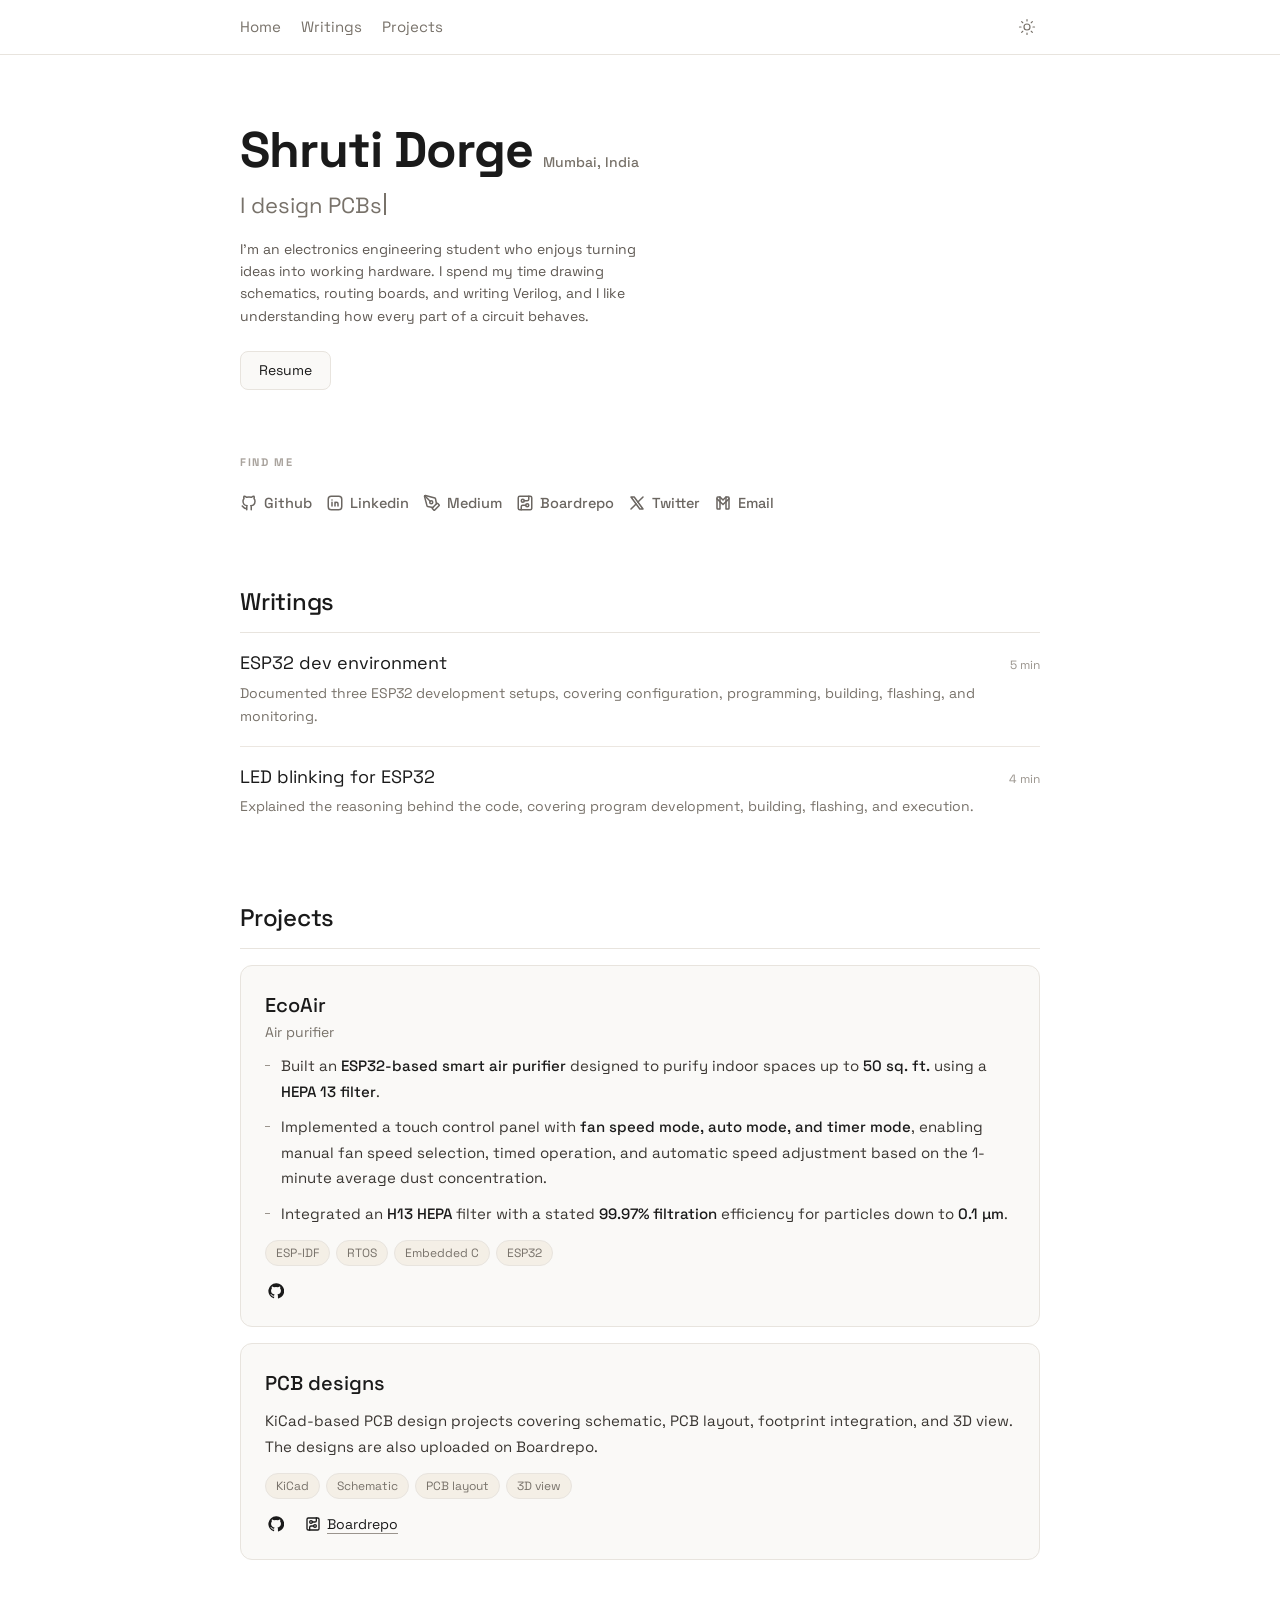
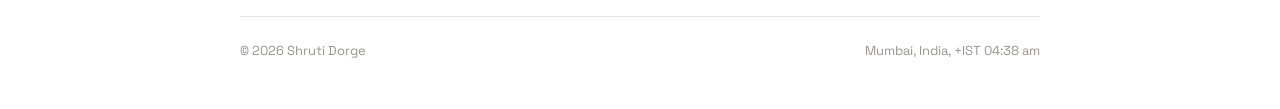
==== index.html @ dcc8ae34 "moved files in repository root" ====
<!DOCTYPE html>
<html lang="en">
<head>
  <meta charset="utf-8">
  <meta name="viewport" content="width=device-width, initial-scale=1, viewport-fit=cover">
  <title>Shruti Dorge</title>
  <meta name="description" content="Shruti Dorge — I design PCBs and write Verilog.">
  <link rel="preconnect" href="https://fonts.googleapis.com">
  <link rel="preconnect" href="https://fonts.gstatic.com" crossorigin>
  <link href="https://fonts.googleapis.com/css2?family=Space+Grotesk:wght@400;500;700&display=swap" rel="stylesheet">
  <link rel="stylesheet" href="styles.css">
</head>
<body>
  <script>
    try {
      if (localStorage.getItem("theme") === "dark") document.documentElement.classList.add("dark");
    } catch (e) {}
  </script>

  <nav>
    <div class="nav">
      <ul>
        <li><a href="#top">Home</a></li>
        <li><a href="#writings">Writings</a></li>
        <li><a href="#projects">Projects</a></li>
      </ul>
      <button id="tg" aria-label="Toggle light and dark theme" type="button">
        <svg class="sun" viewBox="0 0 24 24" fill="none" stroke="currentColor" stroke-width="1.6" stroke-linecap="round" aria-hidden="true"><circle cx="12" cy="12" r="4"/><path d="M12 2v2M12 20v2M4.9 4.9l1.4 1.4M17.7 17.7l1.4 1.4M2 12h2M20 12h2M4.9 19.1l1.4-1.4M17.7 6.3l1.4-1.4"/></svg>
        <svg class="moon" viewBox="0 0 24 24" fill="none" stroke="currentColor" stroke-width="1.6" stroke-linecap="round" stroke-linejoin="round" aria-hidden="true"><path d="M21 12.8A9 9 0 1 1 11.2 3a7 7 0 0 0 9.8 9.8z"/></svg>
      </button>
    </div>
  </nav>

  <main id="top">
    <h1 class="name-line"><span>Shruti Dorge</span><span class="name-location">Mumbai, India</span></h1>
    <div class="tag"><span id="ty"></span><span class="cur" aria-hidden="true"></span></div>
    <p class="intro">I’m an electronics engineering student who enjoys turning ideas into working hardware. I spend my time drawing schematics, routing boards, and writing Verilog, and I like understanding how every part of a circuit behaves.</p>
    <a class="btn" href="https://drive.google.com/file/d/1eQISAsPtXJWlzcRd-AoM4VP-XtnRBZSe/view?usp=drive_link" target="_blank" rel="noopener noreferrer">Resume</a>

    <h3 class="lab">Find me</h3>
    <div class="find">
      <a href="https://github.com/shruti-dorge18" target="_blank" rel="noopener noreferrer" aria-label="GitHub">
        <svg viewBox="0 0 24 24" fill="none" stroke="currentColor" stroke-width="2" stroke-linecap="round" stroke-linejoin="round" aria-hidden="true"><path d="M9 19c-4.3 1.4 -4.3 -2.5 -6 -3m12 5v-3.5c0 -1 .1 -1.4 -.5 -2c2.8 -.3 5.5 -1.4 5.5 -6a4.6 4.6 0 0 0 -1.3 -3.2a4.2 4.2 0 0 0 -.1 -3.2s-1.1 -.3 -3.5 1.3a12.3 12.3 0 0 0 -6.2 0c-2.4 -1.6 -3.5 -1.3 -3.5 -1.3a4.2 4.2 0 0 0 -.1 3.2a4.6 4.6 0 0 0 -1.3 3.2c0 4.6 2.7 5.7 5.5 6c-.6 .6 -.6 1.2 -.5 2v3.5"/></svg> Github
      </a>
      <a href="https://www.linkedin.com/in/shruti-dorge-207190315" target="_blank" rel="noopener noreferrer" aria-label="LinkedIn">
        <svg viewBox="0 0 24 24" fill="none" stroke="currentColor" stroke-width="2" stroke-linecap="round" stroke-linejoin="round" aria-hidden="true"><path d="M8 11v5M8 8v.01M12 16v-5M16 16v-3a2 2 0 1 0 -4 0"/><path d="M3 7a4 4 0 0 1 4 -4h10a4 4 0 0 1 4 4v10a4 4 0 0 1 -4 4h-10a4 4 0 0 1 -4 -4z"/></svg> Linkedin
      </a>
      <a href="https://medium.com/@shruti-dorge" target="_blank" rel="noopener noreferrer" aria-label="Medium">
        <svg viewBox="0 0 24 24" fill="none" stroke="currentColor" stroke-width="2" stroke-linecap="round" stroke-linejoin="round" aria-hidden="true"><path d="M15.707 21.293a1 1 0 0 1-1.414 0l-1.586-1.586a1 1 0 0 1 0-1.414l5.586-5.586a1 1 0 0 1 1.414 0l1.586 1.586a1 1 0 0 1 0 1.414z"/><path d="m18 13-1.375-6.874a1 1 0 0 0-.746-.776L3.235 2.028a1 1 0 0 0-1.207 1.207L5.35 15.879a1 1 0 0 0 .776.746L13 18"/><path d="m2.3 2.3 7.286 7.286"/><circle cx="11" cy="11" r="2"/></svg> Medium
      </a>
      <a href="https://boardrepo.com/shruti-dorge18" target="_blank" rel="noopener noreferrer" aria-label="Boardrepo">
        <svg viewBox="0 0 24 24" fill="none" stroke="currentColor" stroke-width="2" stroke-linecap="round" stroke-linejoin="round" aria-hidden="true"><rect width="18" height="18" x="3" y="3" rx="2"/><path d="M11 9h4a2 2 0 0 0 2-2V3"/><circle cx="9" cy="9" r="2"/><path d="M7 21v-4a2 2 0 0 1 2-2h4"/><circle cx="15" cy="15" r="2"/></svg> Boardrepo
      </a>
      <a href="https://x.com/shruti_dorge" target="_blank" rel="noopener noreferrer" aria-label="X / Twitter">
        <svg viewBox="0 0 24 24" fill="none" stroke="currentColor" stroke-width="2" stroke-linecap="round" stroke-linejoin="round" aria-hidden="true"><path d="M4 4l11.733 16h4.267l-11.733 -16z"/><path d="M4 20l6.768 -6.768m2.46 -2.46l6.772 -6.772"/></svg> Twitter
      </a>
      <a href="mailto:shrutidorge.work@gmail.com" aria-label="Email">
        <svg viewBox="0 0 24 24" fill="none" stroke="currentColor" stroke-width="2" stroke-linecap="round" stroke-linejoin="round" aria-hidden="true"><path d="M16 20h3a1 1 0 0 0 1 -1v-14a1 1 0 0 0 -1 -1h-3v16z"/><path d="M5 20h3v-16h-3a1 1 0 0 0 -1 1v14a1 1 0 0 0 1 1z"/><path d="M16 4l-4 4l-4 -4"/><path d="M4 6.5l8 7.5l8 -7.5"/></svg> Email
      </a>
    </div>

    <section id="writings">
      <h2>Writings</h2>
      <a class="post" href="https://shruti-dorge.medium.com/getting-started-with-esp32-3-ways-to-set-up-your-dev-environment-2c8e5ce21437?sharedUserId=shruti-dorge" target="_blank" rel="noopener noreferrer">
        <div class="t"><span>ESP32 dev environment</span><span class="rt">5 min</span></div>
        <p>Documented three ESP32 development setups, covering configuration, programming, building, flashing, and monitoring.</p>
      </a>
      <a class="post" href="https://shruti-dorge.medium.com/led-blinking-using-any-mcu-board-esp32-edition-227f47684249?sharedUserId=shruti-dorge" target="_blank" rel="noopener noreferrer">
        <div class="t"><span>LED blinking for ESP32</span><span class="rt">4 min</span></div>
        <p>Explained the reasoning behind the code, covering program development, building, flashing, and execution.</p>
      </a>
    </section>

    <section id="projects">
      <h2>Projects</h2>
      <article class="proj">
        <h3>EcoAir</h3>
        <div class="sub">Air purifier</div>
        <ul>
          <li>Built an <b>ESP32-based smart air purifier</b> designed to purify indoor spaces up to <b>50 sq. ft.</b> using a <b>HEPA 13 filter</b>.</li>
          <li>Implemented a touch control panel with <b>fan speed mode, auto mode, and timer mode</b>, enabling manual fan speed selection, timed operation, and automatic speed adjustment based on the 1-minute average dust concentration.</li>
          <li>Integrated an <b>H13 HEPA</b> filter with a stated <b>99.97% filtration</b> efficiency for particles down to <b>0.1 µm</b>.</li>
        </ul>
        <div class="chips"><span>ESP-IDF</span><span>RTOS</span><span>Embedded C</span><span>ESP32</span></div>
        <div class="links">
          <a class="lnk icon-only" href="https://github.com/shruti-dorge18/EcoAir_button" target="_blank" rel="noopener noreferrer" aria-label="EcoAir GitHub repository" title="GitHub repository">
            <svg viewBox="0 0 24 24" fill="currentColor" aria-hidden="true"><path d="M12 .5A11.5 11.5 0 0 0 8.4 22.9c.6.1.8-.2.8-.6v-2c-3.2.7-3.9-1.4-3.9-1.4-.5-1.3-1.3-1.7-1.3-1.7-1-.7.1-.7.1-.7 1.2.1 1.8 1.2 1.8 1.2 1 1.8 2.7 1.3 3.3 1 .1-.7.4-1.3.7-1.6-2.6-.3-5.3-1.3-5.3-5.7 0-1.3.5-2.3 1.2-3.1-.1-.3-.5-1.5.1-3.1 0 0 1-.3 3.2 1.2a11 11 0 0 1 5.8 0c2.2-1.5 3.2-1.2 3.2-1.2.6 1.6.2 2.8.1 3.1.8.8 1.2 1.8 1.2 3.1 0 4.4-2.7 5.4-5.3 5.7.4.4.8 1.1.8 2.2v3.2c0 .3.2.7.8.6A11.5 11.5 0 0 0 12 .5z"/></svg>
            <span class="sr-only">Repo</span>
          </a>
        </div>
      </article>

      <article class="proj">
        <h3>PCB designs</h3>
        <p>KiCad-based PCB design projects covering schematic, PCB layout, footprint integration, and 3D view. The designs are also uploaded on Boardrepo.</p>
        <div class="chips"><span>KiCad</span><span>Schematic</span><span>PCB layout</span><span>3D view</span></div>
        <div class="links">
          <a class="lnk icon-only" href="https://github.com/shruti-dorge18/KiCad" target="_blank" rel="noopener noreferrer" aria-label="KiCad GitHub repository" title="GitHub repository">
            <svg viewBox="0 0 24 24" fill="currentColor" aria-hidden="true"><path d="M12 .5A11.5 11.5 0 0 0 8.4 22.9c.6.1.8-.2.8-.6v-2c-3.2.7-3.9-1.4-3.9-1.4-.5-1.3-1.3-1.7-1.3-1.7-1-.7.1-.7.1-.7 1.2.1 1.8 1.2 1.8 1.2 1 1.8 2.7 1.3 3.3 1 .1-.7.4-1.3.7-1.6-2.6-.3-5.3-1.3-5.3-5.7 0-1.3.5-2.3 1.2-3.1-.1-.3-.5-1.5.1-3.1 0 0 1-.3 3.2 1.2a11 11 0 0 1 5.8 0c2.2-1.5 3.2-1.2 3.2-1.2.6 1.6.2 2.8.1 3.1.8.8 1.2 1.8 1.2 3.1 0 4.4-2.7 5.4-5.3 5.7.4.4.8 1.1.8 2.2v3.2c0 .3.2.7.8.6A11.5 11.5 0 0 0 12 .5z"/></svg>
            <span class="sr-only">Repo</span>
          </a>
          <a class="lnk" href="https://boardrepo.com/shruti-dorge18" target="_blank" rel="noopener noreferrer">
            <svg viewBox="0 0 24 24" fill="none" stroke="currentColor" stroke-width="2" stroke-linecap="round" stroke-linejoin="round" aria-hidden="true"><rect width="18" height="18" x="3" y="3" rx="2"/><path d="M11 9h4a2 2 0 0 0 2-2V3"/><circle cx="9" cy="9" r="2"/><path d="M7 21v-4a2 2 0 0 1 2-2h4"/><circle cx="15" cy="15" r="2"/></svg> Boardrepo
          </a>
        </div>
      </article>
    </section>
  </main>

  <footer><span>© <span id="year">2026</span> Shruti Dorge</span><span id="loc">Mumbai, India</span></footer>
  <script src="script.js"></script>
</body>
</html>
---- styles.css ----
:root{--bg:#ffffff;--bg2:#ffffff;--glow:#ffffff;--fg:#1a1a1a;--body:#3a3632;--mute:#78726a;--faint:#9a948d;--line:#e8e4de;--line2:#ece7e1;--chip:#f4efe6;--card:#faf9f7;--accent:#6f5b4b;--sel:#777c6d;--navbg:#ffffffb3;--sp1:#ffffffd1;--sp2:#f0e9e1eb;--spb:#544c4424;--ln:#2b272429}
:root.dark{--bg:#17140f;--bg2:#17140fe6;--glow:#1c1712f2;--fg:#f2efe9;--body:#d7d2ca;--mute:#a39c93;--faint:#7d766d;--line:#2e2a24;--line2:#26221c;--chip:#221e18;--card:#18140f;--accent:#c9ac8d;--sel:#585d4f;--navbg:#151210b3;--sp1:#1c1912;--sp2:#171410;--spb:#ffffff14;--ln:#ffffff12}
*,:before,:after{box-sizing:border-box}
html{scroll-behavior:smooth;scroll-padding-top:88px;-webkit-text-size-adjust:100%}
body{margin:0;min-height:100vh;font-family:"Space Grotesk",Arial,system-ui,sans-serif;color:var(--body);background:radial-gradient(circle at top,var(--glow),var(--bg2) 36%,var(--bg) 72%),var(--bg);line-height:1.5;text-rendering:optimizeLegibility;-webkit-font-smoothing:antialiased;overflow-x:clip;padding-top:env(safe-area-inset-top,0px);padding-bottom:env(safe-area-inset-bottom,0px)}
a{color:inherit;text-decoration:none}
ul{list-style:none;margin:0;padding:0}
h1,h2,h3,p{margin:0;font-weight:400}
::selection{color:#fff;background:var(--sel)}
nav{position:fixed;top:0;left:0;right:0;z-index:40;padding-top:env(safe-area-inset-top,0px);background:var(--navbg);backdrop-filter:blur(12px);-webkit-backdrop-filter:blur(12px);border-bottom:1px solid var(--line)}
.nav{max-width:718px;margin:0 auto;padding:14px 24px;display:flex;align-items:center;justify-content:space-between;font-size:14px}
.nav ul{display:flex;gap:20px}
.nav a:hover,.nav button:hover{color:var(--fg)}
.nav a{color:var(--mute)}
#tg{background:none;border:0;cursor:pointer;color:var(--mute);padding:4px;display:flex}
#tg svg{width:18px;height:18px}
.moon{display:none}.dark .moon{display:block}.dark .sun{display:none}
main{position:relative;z-index:1;max-width:718px;margin:0 auto;padding:96px 24px 56px}
h1{font-size:38px;line-height:1.05;letter-spacing:-.02em;color:var(--fg);font-weight:700}
.name-line{display:flex;align-items:baseline;flex-wrap:wrap;gap:10px}
.name-location{font-size:13px;font-weight:500;letter-spacing:0;color:var(--mute);white-space:nowrap}
.tag{margin-top:12px;font-size:20px;color:var(--mute);min-height:1.5em}
.cur{display:inline-block;width:2px;height:1em;margin-left:2px;background:var(--mute);vertical-align:-2px;animation:b 1s steps(1) infinite}
@keyframes b{50%{opacity:0}}
.intro{margin-top:16px;font-size:13.5px;line-height:1.6;max-width:420px;white-space:pre-line;color:#5e5852}.dark .intro{color:#c9c3ba}
.btn{display:inline-block;margin-top:24px;padding:8px 18px;font-size:14px;color:var(--fg);border:1px solid var(--line);border-radius:8px;background:var(--card);transition:border-color .2s,background .2s}
.btn:hover{border-color:var(--faint)}
h3.lab{margin-top:64px;margin-bottom:16px;font-size:11px;font-weight:700;letter-spacing:.15em;text-transform:uppercase;color:#a9a39d}.dark h3.lab{color:#78726a}
.find{display:flex;flex-wrap:wrap;align-items:center;justify-content:center;gap:8px;font-size:14.5px;font-weight:500;color:#6b6661}.dark .find{color:#b3ada4}.find a{display:flex;align-items:center;gap:6px;padding:6px;margin-left:-6px;border-radius:8px;transition:color .15s,background-color .15s}.find a:hover{color:#111;background:#0000000a}.dark .find a:hover{color:#f2efe9;background:#ffffff0f}.find svg{width:18px;height:18px;pointer-events:none}@media(min-width:768px){.find{justify-content:flex-start}}
.lnk{color:var(--fg);text-decoration:underline;text-decoration-color:var(--faint);text-underline-offset:4px;transition:text-decoration-color .2s}
.lnk:hover{text-decoration-color:var(--fg)}
.note{margin-top:20px;font-size:14px;color:var(--mute);line-height:1.75}
section{margin-top:64px}
h2{font-size:24px;letter-spacing:-.01em;color:var(--fg);padding-bottom:12px;border-bottom:1px solid var(--line);font-weight:500}
.post{display:block;padding:18px 0;border-bottom:1px solid var(--line2)}
.post:last-child{border-bottom:0}
.post .t{display:flex;justify-content:space-between;gap:16px;align-items:baseline;font-size:17px;line-height:1.375;color:var(--fg)}
.post .rt{flex:none;font-size:12px;color:var(--faint);white-space:nowrap}
.post p{margin-top:6px;font-size:14px;line-height:1.625;color:var(--mute)}
.post:hover .t span:first-child{text-decoration:underline;text-decoration-color:var(--faint);text-underline-offset:4px}
.proj{margin-top:16px;padding:24px;border:1px solid var(--line);border-radius:12px;background:var(--card)}
.proj h3{font-size:20px;color:var(--fg);font-weight:500}
.proj .sub{margin-top:2px;font-size:14px;color:var(--mute)}
.proj p,.proj li{margin-top:10px;font-size:15px;line-height:1.7}
.proj li{padding-left:16px;position:relative}
.proj li:before{content:"";position:absolute;left:0;top:.8em;width:5px;height:1px;background:var(--faint)}
.proj b{font-weight:500;color:var(--fg)}
.chips{display:flex;flex-wrap:wrap;gap:6px;margin-top:14px}
.chips span{padding:3px 10px;font-size:12px;border-radius:999px;background:var(--chip);border:1px solid var(--line);color:var(--mute)}
.links{display:flex;flex-wrap:wrap;gap:6px 18px;margin-top:14px;font-size:14px}
.links a{display:inline-flex;align-items:center;gap:6px}
.links svg{width:16px;height:16px}
.icon-only{position:relative;display:inline-flex;align-items:center;justify-content:center;min-width:22px;min-height:22px}
.sr-only{position:absolute;width:1px;height:1px;padding:0;margin:-1px;overflow:hidden;clip:rect(0,0,0,0);white-space:nowrap;border:0}
footer{position:relative;z-index:1;max-width:718px;margin:0 auto;padding:24px 24px 48px;border-top:1px solid var(--line);display:flex;justify-content:space-between;flex-wrap:wrap;gap:8px;font-size:13px;color:var(--faint)}
a:focus-visible,button:focus-visible{outline:1px solid var(--accent);outline-offset:2px;border-radius:2px}
@media(max-width:480px){.post .t{flex-direction:column;gap:2px}.proj{padding:20px}}
@media(min-width:768px){main{padding-top:124px}h1{font-size:50px}.name-location{font-size:14px}.tag{font-size:22px}.intro{font-size:14px}.nav{padding-left:0;padding-right:0}}
@media(min-width:1024px){main,.nav,footer{max-width:800px;padding-left:0;padding-right:0}.nav{font-size:15px}.post .t{font-size:18px}}
@media(prefers-reduced-motion:reduce){html{scroll-behavior:auto}.cur{animation:none}}
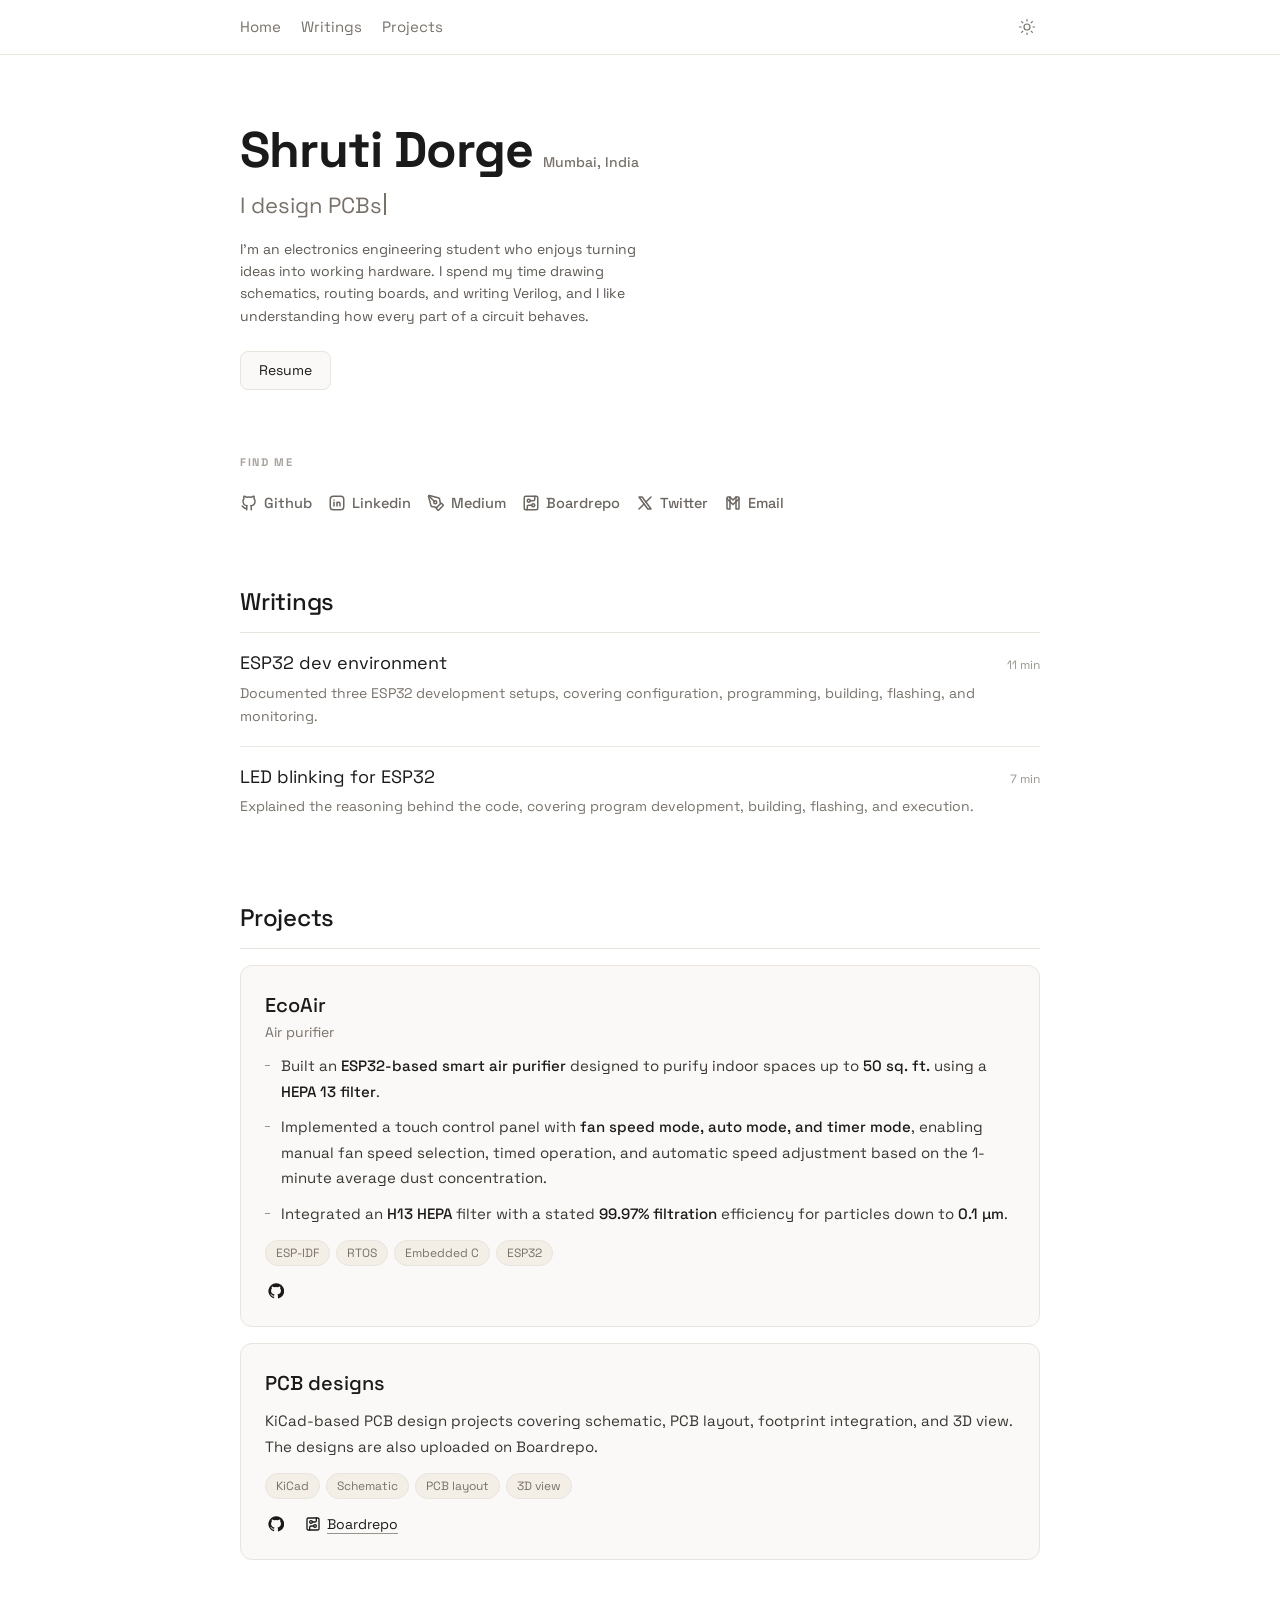
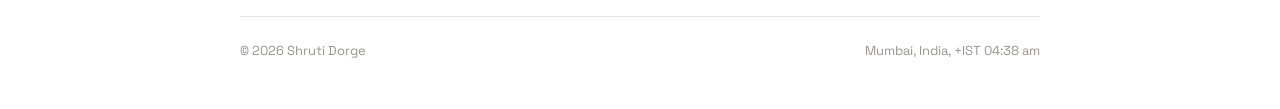
==== commit 6115f3e7: "corrected read time of articles" ====
--- a/index.html
+++ b/index.html
@@ -62,11 +62,11 @@
     <section id="writings">
       <h2>Writings</h2>
       <a class="post" href="https://shruti-dorge.medium.com/getting-started-with-esp32-3-ways-to-set-up-your-dev-environment-2c8e5ce21437?sharedUserId=shruti-dorge" target="_blank" rel="noopener noreferrer">
-        <div class="t"><span>ESP32 dev environment</span><span class="rt">5 min</span></div>
+        <div class="t"><span>ESP32 dev environment</span><span class="rt">11 min</span></div>
         <p>Documented three ESP32 development setups, covering configuration, programming, building, flashing, and monitoring.</p>
       </a>
       <a class="post" href="https://shruti-dorge.medium.com/led-blinking-using-any-mcu-board-esp32-edition-227f47684249?sharedUserId=shruti-dorge" target="_blank" rel="noopener noreferrer">
-        <div class="t"><span>LED blinking for ESP32</span><span class="rt">4 min</span></div>
+        <div class="t"><span>LED blinking for ESP32</span><span class="rt">7 min</span></div>
         <p>Explained the reasoning behind the code, covering program development, building, flashing, and execution.</p>
       </a>
     </section>
--- a/styles.css
+++ b/styles.css
@@ -1,60 +1,568 @@
-:root{--bg:#ffffff;--bg2:#ffffff;--glow:#ffffff;--fg:#1a1a1a;--body:#3a3632;--mute:#78726a;--faint:#9a948d;--line:#e8e4de;--line2:#ece7e1;--chip:#f4efe6;--card:#faf9f7;--accent:#6f5b4b;--sel:#777c6d;--navbg:#ffffffb3;--sp1:#ffffffd1;--sp2:#f0e9e1eb;--spb:#544c4424;--ln:#2b272429}
-:root.dark{--bg:#17140f;--bg2:#17140fe6;--glow:#1c1712f2;--fg:#f2efe9;--body:#d7d2ca;--mute:#a39c93;--faint:#7d766d;--line:#2e2a24;--line2:#26221c;--chip:#221e18;--card:#18140f;--accent:#c9ac8d;--sel:#585d4f;--navbg:#151210b3;--sp1:#1c1912;--sp2:#171410;--spb:#ffffff14;--ln:#ffffff12}
-*,:before,:after{box-sizing:border-box}
-html{scroll-behavior:smooth;scroll-padding-top:88px;-webkit-text-size-adjust:100%}
-body{margin:0;min-height:100vh;font-family:"Space Grotesk",Arial,system-ui,sans-serif;color:var(--body);background:radial-gradient(circle at top,var(--glow),var(--bg2) 36%,var(--bg) 72%),var(--bg);line-height:1.5;text-rendering:optimizeLegibility;-webkit-font-smoothing:antialiased;overflow-x:clip;padding-top:env(safe-area-inset-top,0px);padding-bottom:env(safe-area-inset-bottom,0px)}
-a{color:inherit;text-decoration:none}
-ul{list-style:none;margin:0;padding:0}
-h1,h2,h3,p{margin:0;font-weight:400}
-::selection{color:#fff;background:var(--sel)}
-nav{position:fixed;top:0;left:0;right:0;z-index:40;padding-top:env(safe-area-inset-top,0px);background:var(--navbg);backdrop-filter:blur(12px);-webkit-backdrop-filter:blur(12px);border-bottom:1px solid var(--line)}
-.nav{max-width:718px;margin:0 auto;padding:14px 24px;display:flex;align-items:center;justify-content:space-between;font-size:14px}
-.nav ul{display:flex;gap:20px}
-.nav a:hover,.nav button:hover{color:var(--fg)}
-.nav a{color:var(--mute)}
-#tg{background:none;border:0;cursor:pointer;color:var(--mute);padding:4px;display:flex}
-#tg svg{width:18px;height:18px}
-.moon{display:none}.dark .moon{display:block}.dark .sun{display:none}
-main{position:relative;z-index:1;max-width:718px;margin:0 auto;padding:96px 24px 56px}
-h1{font-size:38px;line-height:1.05;letter-spacing:-.02em;color:var(--fg);font-weight:700}
-.name-line{display:flex;align-items:baseline;flex-wrap:wrap;gap:10px}
-.name-location{font-size:13px;font-weight:500;letter-spacing:0;color:var(--mute);white-space:nowrap}
-.tag{margin-top:12px;font-size:20px;color:var(--mute);min-height:1.5em}
-.cur{display:inline-block;width:2px;height:1em;margin-left:2px;background:var(--mute);vertical-align:-2px;animation:b 1s steps(1) infinite}
-@keyframes b{50%{opacity:0}}
-.intro{margin-top:16px;font-size:13.5px;line-height:1.6;max-width:420px;white-space:pre-line;color:#5e5852}.dark .intro{color:#c9c3ba}
-.btn{display:inline-block;margin-top:24px;padding:8px 18px;font-size:14px;color:var(--fg);border:1px solid var(--line);border-radius:8px;background:var(--card);transition:border-color .2s,background .2s}
-.btn:hover{border-color:var(--faint)}
-h3.lab{margin-top:64px;margin-bottom:16px;font-size:11px;font-weight:700;letter-spacing:.15em;text-transform:uppercase;color:#a9a39d}.dark h3.lab{color:#78726a}
-.find{display:flex;flex-wrap:wrap;align-items:center;justify-content:center;gap:8px;font-size:14.5px;font-weight:500;color:#6b6661}.dark .find{color:#b3ada4}.find a{display:flex;align-items:center;gap:6px;padding:6px;margin-left:-6px;border-radius:8px;transition:color .15s,background-color .15s}.find a:hover{color:#111;background:#0000000a}.dark .find a:hover{color:#f2efe9;background:#ffffff0f}.find svg{width:18px;height:18px;pointer-events:none}@media(min-width:768px){.find{justify-content:flex-start}}
-.lnk{color:var(--fg);text-decoration:underline;text-decoration-color:var(--faint);text-underline-offset:4px;transition:text-decoration-color .2s}
-.lnk:hover{text-decoration-color:var(--fg)}
-.note{margin-top:20px;font-size:14px;color:var(--mute);line-height:1.75}
-section{margin-top:64px}
-h2{font-size:24px;letter-spacing:-.01em;color:var(--fg);padding-bottom:12px;border-bottom:1px solid var(--line);font-weight:500}
-.post{display:block;padding:18px 0;border-bottom:1px solid var(--line2)}
-.post:last-child{border-bottom:0}
-.post .t{display:flex;justify-content:space-between;gap:16px;align-items:baseline;font-size:17px;line-height:1.375;color:var(--fg)}
-.post .rt{flex:none;font-size:12px;color:var(--faint);white-space:nowrap}
-.post p{margin-top:6px;font-size:14px;line-height:1.625;color:var(--mute)}
-.post:hover .t span:first-child{text-decoration:underline;text-decoration-color:var(--faint);text-underline-offset:4px}
-.proj{margin-top:16px;padding:24px;border:1px solid var(--line);border-radius:12px;background:var(--card)}
-.proj h3{font-size:20px;color:var(--fg);font-weight:500}
-.proj .sub{margin-top:2px;font-size:14px;color:var(--mute)}
-.proj p,.proj li{margin-top:10px;font-size:15px;line-height:1.7}
-.proj li{padding-left:16px;position:relative}
-.proj li:before{content:"";position:absolute;left:0;top:.8em;width:5px;height:1px;background:var(--faint)}
-.proj b{font-weight:500;color:var(--fg)}
-.chips{display:flex;flex-wrap:wrap;gap:6px;margin-top:14px}
-.chips span{padding:3px 10px;font-size:12px;border-radius:999px;background:var(--chip);border:1px solid var(--line);color:var(--mute)}
-.links{display:flex;flex-wrap:wrap;gap:6px 18px;margin-top:14px;font-size:14px}
-.links a{display:inline-flex;align-items:center;gap:6px}
-.links svg{width:16px;height:16px}
-.icon-only{position:relative;display:inline-flex;align-items:center;justify-content:center;min-width:22px;min-height:22px}
-.sr-only{position:absolute;width:1px;height:1px;padding:0;margin:-1px;overflow:hidden;clip:rect(0,0,0,0);white-space:nowrap;border:0}
-footer{position:relative;z-index:1;max-width:718px;margin:0 auto;padding:24px 24px 48px;border-top:1px solid var(--line);display:flex;justify-content:space-between;flex-wrap:wrap;gap:8px;font-size:13px;color:var(--faint)}
-a:focus-visible,button:focus-visible{outline:1px solid var(--accent);outline-offset:2px;border-radius:2px}
-@media(max-width:480px){.post .t{flex-direction:column;gap:2px}.proj{padding:20px}}
-@media(min-width:768px){main{padding-top:124px}h1{font-size:50px}.name-location{font-size:14px}.tag{font-size:22px}.intro{font-size:14px}.nav{padding-left:0;padding-right:0}}
-@media(min-width:1024px){main,.nav,footer{max-width:800px;padding-left:0;padding-right:0}.nav{font-size:15px}.post .t{font-size:18px}}
-@media(prefers-reduced-motion:reduce){html{scroll-behavior:auto}.cur{animation:none}}
+:root {
+    --bg: #ffffff;
+    --bg2: #ffffff;
+    --glow: #ffffff;
+    --fg: #1a1a1a;
+    --body: #3a3632;
+    --mute: #78726a;
+    --faint: #9a948d;
+    --line: #e8e4de;
+    --line2: #ece7e1;
+    --chip: #f4efe6;
+    --card: #faf9f7;
+    --accent: #6f5b4b;
+    --sel: #777c6d;
+    --navbg: #ffffffb3;
+    --sp1: #ffffffd1;
+    --sp2: #f0e9e1eb;
+    --spb: #544c4424;
+    --ln: #2b272429
+}
+
+:root.dark {
+    --bg: #17140f;
+    --bg2: #17140fe6;
+    --glow: #1c1712f2;
+    --fg: #f2efe9;
+    --body: #d7d2ca;
+    --mute: #a39c93;
+    --faint: #7d766d;
+    --line: #2e2a24;
+    --line2: #26221c;
+    --chip: #221e18;
+    --card: #18140f;
+    --accent: #c9ac8d;
+    --sel: #585d4f;
+    --navbg: #151210b3;
+    --sp1: #1c1912;
+    --sp2: #171410;
+    --spb: #ffffff14;
+    --ln: #ffffff12
+}
+
+*,
+:before,
+:after {
+    box-sizing: border-box
+}
+
+html {
+    scroll-behavior: smooth;
+    scroll-padding-top: 88px;
+    -webkit-text-size-adjust: 100%
+}
+
+body {
+    margin: 0;
+    min-height: 100vh;
+    font-family: "Space Grotesk", Arial, system-ui, sans-serif;
+    color: var(--body);
+    background: radial-gradient(circle at top, var(--glow), var(--bg2) 36%, var(--bg) 72%), var(--bg);
+    line-height: 1.5;
+    text-rendering: optimizeLegibility;
+    -webkit-font-smoothing: antialiased;
+    overflow-x: clip;
+    padding-top: env(safe-area-inset-top, 0px);
+    padding-bottom: env(safe-area-inset-bottom, 0px)
+}
+
+a {
+    color: inherit;
+    text-decoration: none
+}
+
+ul {
+    list-style: none;
+    margin: 0;
+    padding: 0
+}
+
+h1,
+h2,
+h3,
+p {
+    margin: 0;
+    font-weight: 400
+}
+
+::selection {
+    color: #fff;
+    background: var(--sel)
+}
+
+nav {
+    position: fixed;
+    top: 0;
+    left: 0;
+    right: 0;
+    z-index: 40;
+    padding-top: env(safe-area-inset-top, 0px);
+    background: var(--navbg);
+    backdrop-filter: blur(12px);
+    -webkit-backdrop-filter: blur(12px);
+    border-bottom: 1px solid var(--line)
+}
+
+.nav {
+    max-width: 718px;
+    margin: 0 auto;
+    padding: 14px 24px;
+    display: flex;
+    align-items: center;
+    justify-content: space-between;
+    font-size: 14px
+}
+
+.nav ul {
+    display: flex;
+    gap: 20px
+}
+
+.nav a:hover,
+.nav button:hover {
+    color: var(--fg)
+}
+
+.nav a {
+    color: var(--mute)
+}
+
+#tg {
+    background: none;
+    border: 0;
+    cursor: pointer;
+    color: var(--mute);
+    padding: 4px;
+    display: flex
+}
+
+#tg svg {
+    width: 18px;
+    height: 18px
+}
+
+.moon {
+    display: none
+}
+
+.dark .moon {
+    display: block
+}
+
+.dark .sun {
+    display: none
+}
+
+main {
+    position: relative;
+    z-index: 1;
+    max-width: 718px;
+    margin: 0 auto;
+    padding: 96px 24px 56px
+}
+
+h1 {
+    font-size: 38px;
+    line-height: 1.05;
+    letter-spacing: -.02em;
+    color: var(--fg);
+    font-weight: 700
+}
+
+.name-line {
+    display: flex;
+    align-items: baseline;
+    flex-wrap: wrap;
+    gap: 10px
+}
+
+.name-location {
+    font-size: 13px;
+    font-weight: 500;
+    letter-spacing: 0;
+    color: var(--mute);
+    white-space: nowrap
+}
+
+.tag {
+    margin-top: 12px;
+    font-size: 20px;
+    color: var(--mute);
+    min-height: 1.5em
+}
+
+.cur {
+    display: inline-block;
+    width: 2px;
+    height: 1em;
+    margin-left: 2px;
+    background: var(--mute);
+    vertical-align: -2px;
+    animation: b 1s steps(1) infinite
+}
+
+@keyframes b {
+    50% {
+        opacity: 0
+    }
+}
+
+.intro {
+    margin-top: 16px;
+    font-size: 13.5px;
+    line-height: 1.6;
+    max-width: 420px;
+    white-space: pre-line;
+    color: #5e5852
+}
+
+.dark .intro {
+    color: #c9c3ba
+}
+
+.btn {
+    display: inline-block;
+    margin-top: 24px;
+    padding: 8px 18px;
+    font-size: 14px;
+    color: var(--fg);
+    border: 1px solid var(--line);
+    border-radius: 8px;
+    background: var(--card);
+    transition: border-color .2s, background .2s
+}
+
+.btn:hover {
+    border-color: var(--faint)
+}
+
+h3.lab {
+    margin-top: 64px;
+    margin-bottom: 16px;
+    font-size: 11px;
+    font-weight: 700;
+    letter-spacing: .15em;
+    text-transform: uppercase;
+    color: #a9a39d
+}
+
+.dark h3.lab {
+    color: #78726a
+}
+
+.find {
+    display: flex;
+    flex-wrap: wrap;
+    align-items: center;
+    justify-content: flex-start;
+    gap: 8px 16px;
+    font-size: 14.5px;
+    font-weight: 500;
+    color: #6b6661;
+}
+
+.dark .find {
+    color: #b3ada4
+}
+
+.find a {
+    display: inline-flex;
+    flex: 0 0 auto;
+    align-items: center;
+    gap: 6px;
+    padding: 6px 0;
+    margin-left: 0;
+    border-radius: 8px;
+    white-space: nowrap;
+    transition: color .15s, background-color .15s;
+}
+
+.find a:hover {
+    color: #111;
+    background: #0000000a
+}
+
+.dark .find a:hover {
+    color: #f2efe9;
+    background: #ffffff0f
+}
+
+.find svg {
+    display: block;
+    width: 18px;
+    height: 18px;
+    min-width: 18px;
+    min-height: 18px;
+    flex: 0 0 18px;
+    pointer-events: none;
+}
+
+@media(min-width:768px) {
+    .find {
+        justify-content: flex-start
+    }
+}
+
+.lnk {
+    color: var(--fg);
+    text-decoration: underline;
+    text-decoration-color: var(--faint);
+    text-underline-offset: 4px;
+    transition: text-decoration-color .2s
+}
+
+.lnk:hover {
+    text-decoration-color: var(--fg)
+}
+
+.note {
+    margin-top: 20px;
+    font-size: 14px;
+    color: var(--mute);
+    line-height: 1.75
+}
+
+section {
+    margin-top: 64px
+}
+
+h2 {
+    font-size: 24px;
+    letter-spacing: -.01em;
+    color: var(--fg);
+    padding-bottom: 12px;
+    border-bottom: 1px solid var(--line);
+    font-weight: 500
+}
+
+.post {
+    display: block;
+    padding: 18px 0;
+    border-bottom: 1px solid var(--line2)
+}
+
+.post:last-child {
+    border-bottom: 0
+}
+
+.post .t {
+    display: flex;
+    justify-content: space-between;
+    gap: 16px;
+    align-items: baseline;
+    font-size: 17px;
+    line-height: 1.375;
+    color: var(--fg)
+}
+
+.post .rt {
+    flex: none;
+    font-size: 12px;
+    color: var(--faint);
+    white-space: nowrap
+}
+
+.post p {
+    margin-top: 6px;
+    font-size: 14px;
+    line-height: 1.625;
+    color: var(--mute)
+}
+
+.post:hover .t span:first-child {
+    text-decoration: underline;
+    text-decoration-color: var(--faint);
+    text-underline-offset: 4px
+}
+
+.proj {
+    margin-top: 16px;
+    padding: 24px;
+    border: 1px solid var(--line);
+    border-radius: 12px;
+    background: var(--card)
+}
+
+.proj h3 {
+    font-size: 20px;
+    color: var(--fg);
+    font-weight: 500
+}
+
+.proj .sub {
+    margin-top: 2px;
+    font-size: 14px;
+    color: var(--mute)
+}
+
+.proj p,
+.proj li {
+    margin-top: 10px;
+    font-size: 15px;
+    line-height: 1.7
+}
+
+.proj li {
+    padding-left: 16px;
+    position: relative
+}
+
+.proj li:before {
+    content: "";
+    position: absolute;
+    left: 0;
+    top: .8em;
+    width: 5px;
+    height: 1px;
+    background: var(--faint)
+}
+
+.proj b {
+    font-weight: 500;
+    color: var(--fg)
+}
+
+.chips {
+    display: flex;
+    flex-wrap: wrap;
+    gap: 6px;
+    margin-top: 14px
+}
+
+.chips span {
+    padding: 3px 10px;
+    font-size: 12px;
+    border-radius: 999px;
+    background: var(--chip);
+    border: 1px solid var(--line);
+    color: var(--mute)
+}
+
+.links {
+    display: flex;
+    flex-wrap: wrap;
+    gap: 6px 18px;
+    margin-top: 14px;
+    font-size: 14px
+}
+
+.links a {
+    display: inline-flex;
+    align-items: center;
+    gap: 6px
+}
+
+.links svg {
+    width: 16px;
+    height: 16px
+}
+
+.icon-only {
+    position: relative;
+    display: inline-flex;
+    align-items: center;
+    justify-content: center;
+    min-width: 22px;
+    min-height: 22px
+}
+
+.sr-only {
+    position: absolute;
+    width: 1px;
+    height: 1px;
+    padding: 0;
+    margin: -1px;
+    overflow: hidden;
+    clip: rect(0, 0, 0, 0);
+    white-space: nowrap;
+    border: 0
+}
+
+footer {
+    position: relative;
+    z-index: 1;
+    max-width: 718px;
+    margin: 0 auto;
+    padding: 24px 24px 48px;
+    border-top: 1px solid var(--line);
+    display: flex;
+    justify-content: space-between;
+    flex-wrap: wrap;
+    gap: 8px;
+    font-size: 13px;
+    color: var(--faint)
+}
+
+a:focus-visible,
+button:focus-visible {
+    outline: 1px solid var(--accent);
+    outline-offset: 2px;
+    border-radius: 2px
+}
+
+@media(max-width:480px) {
+    .post .t {
+        flex-direction: column;
+        gap: 2px
+    }
+
+    .proj {
+        padding: 20px
+    }
+}
+
+@media(min-width:768px) {
+    main {
+        padding-top: 124px
+    }
+
+    h1 {
+        font-size: 50px
+    }
+
+    .name-location {
+        font-size: 14px
+    }
+
+    .tag {
+        font-size: 22px
+    }
+
+    .intro {
+        font-size: 14px
+    }
+
+    .nav {
+        padding-left: 0;
+        padding-right: 0
+    }
+}
+
+@media(min-width:1024px) {
+
+    main,
+    .nav,
+    footer {
+        max-width: 800px;
+        padding-left: 0;
+        padding-right: 0
+    }
+
+    .nav {
+        font-size: 15px
+    }
+
+    .post .t {
+        font-size: 18px
+    }
+}
+
+@media(prefers-reduced-motion:reduce) {
+    html {
+        scroll-behavior: auto
+    }
+
+    .cur {
+        animation: none
+    }
+}
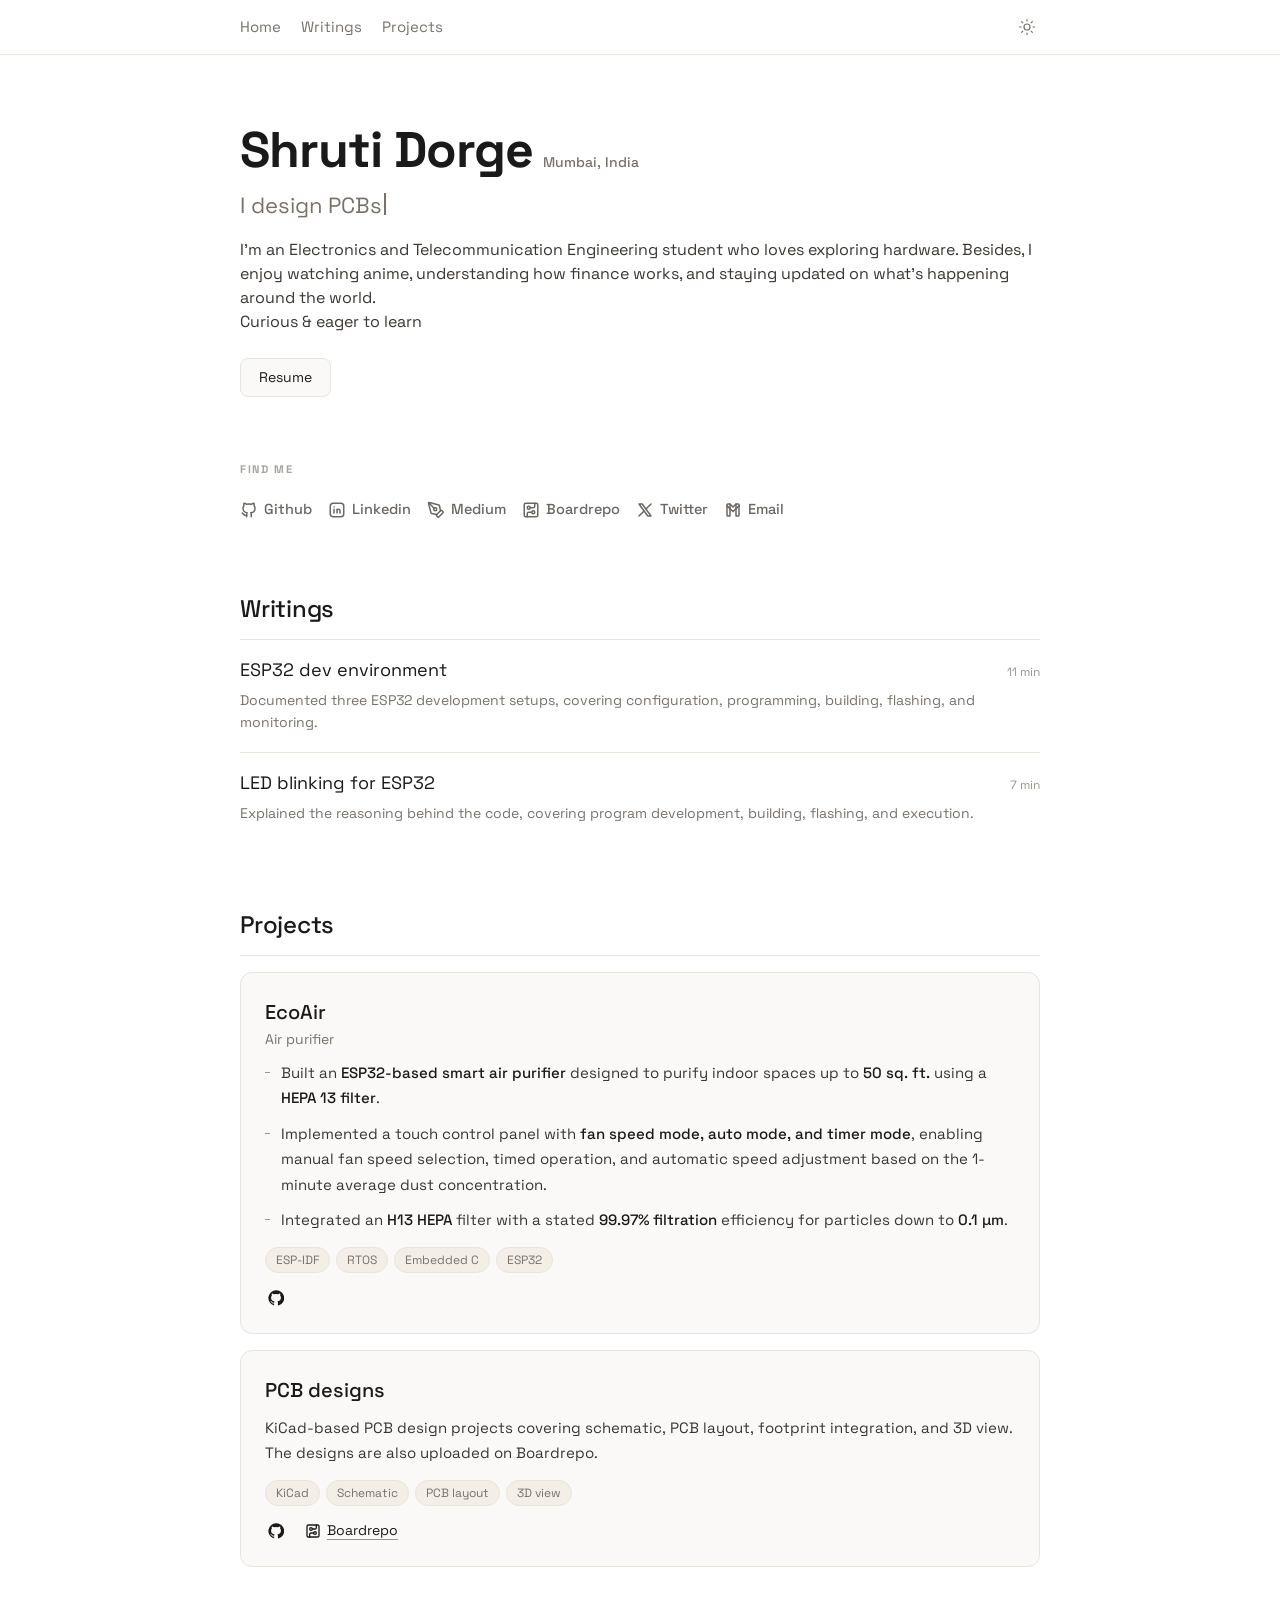
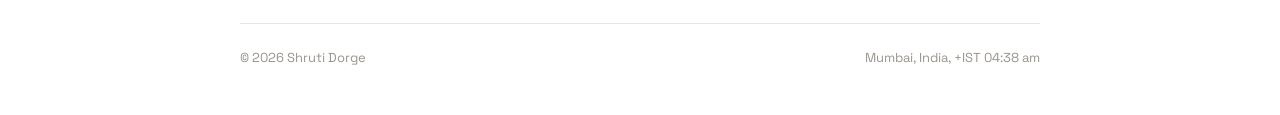
==== commit d2382532: "modified description" ====
--- a/index.html
+++ b/index.html
@@ -34,7 +34,12 @@
   <main id="top">
     <h1 class="name-line"><span>Shruti Dorge</span><span class="name-location">Mumbai, India</span></h1>
     <div class="tag"><span id="ty"></span><span class="cur" aria-hidden="true"></span></div>
-    <p class="intro">I’m an electronics engineering student who enjoys turning ideas into working hardware. I spend my time drawing schematics, routing boards, and writing Verilog, and I like understanding how every part of a circuit behaves.</p>
+    <p class="intro"><p>
+    I'm an Electronics and Telecommunication Engineering student who loves exploring hardware.
+    Besides, I enjoy watching anime, understanding how finance works, and staying updated on what's happening around the world.
+    <br>
+    Curious &amp; eager to learn
+</p>
     <a class="btn" href="https://drive.google.com/file/d/1eQISAsPtXJWlzcRd-AoM4VP-XtnRBZSe/view?usp=drive_link" target="_blank" rel="noopener noreferrer">Resume</a>
 
     <h3 class="lab">Find me</h3>
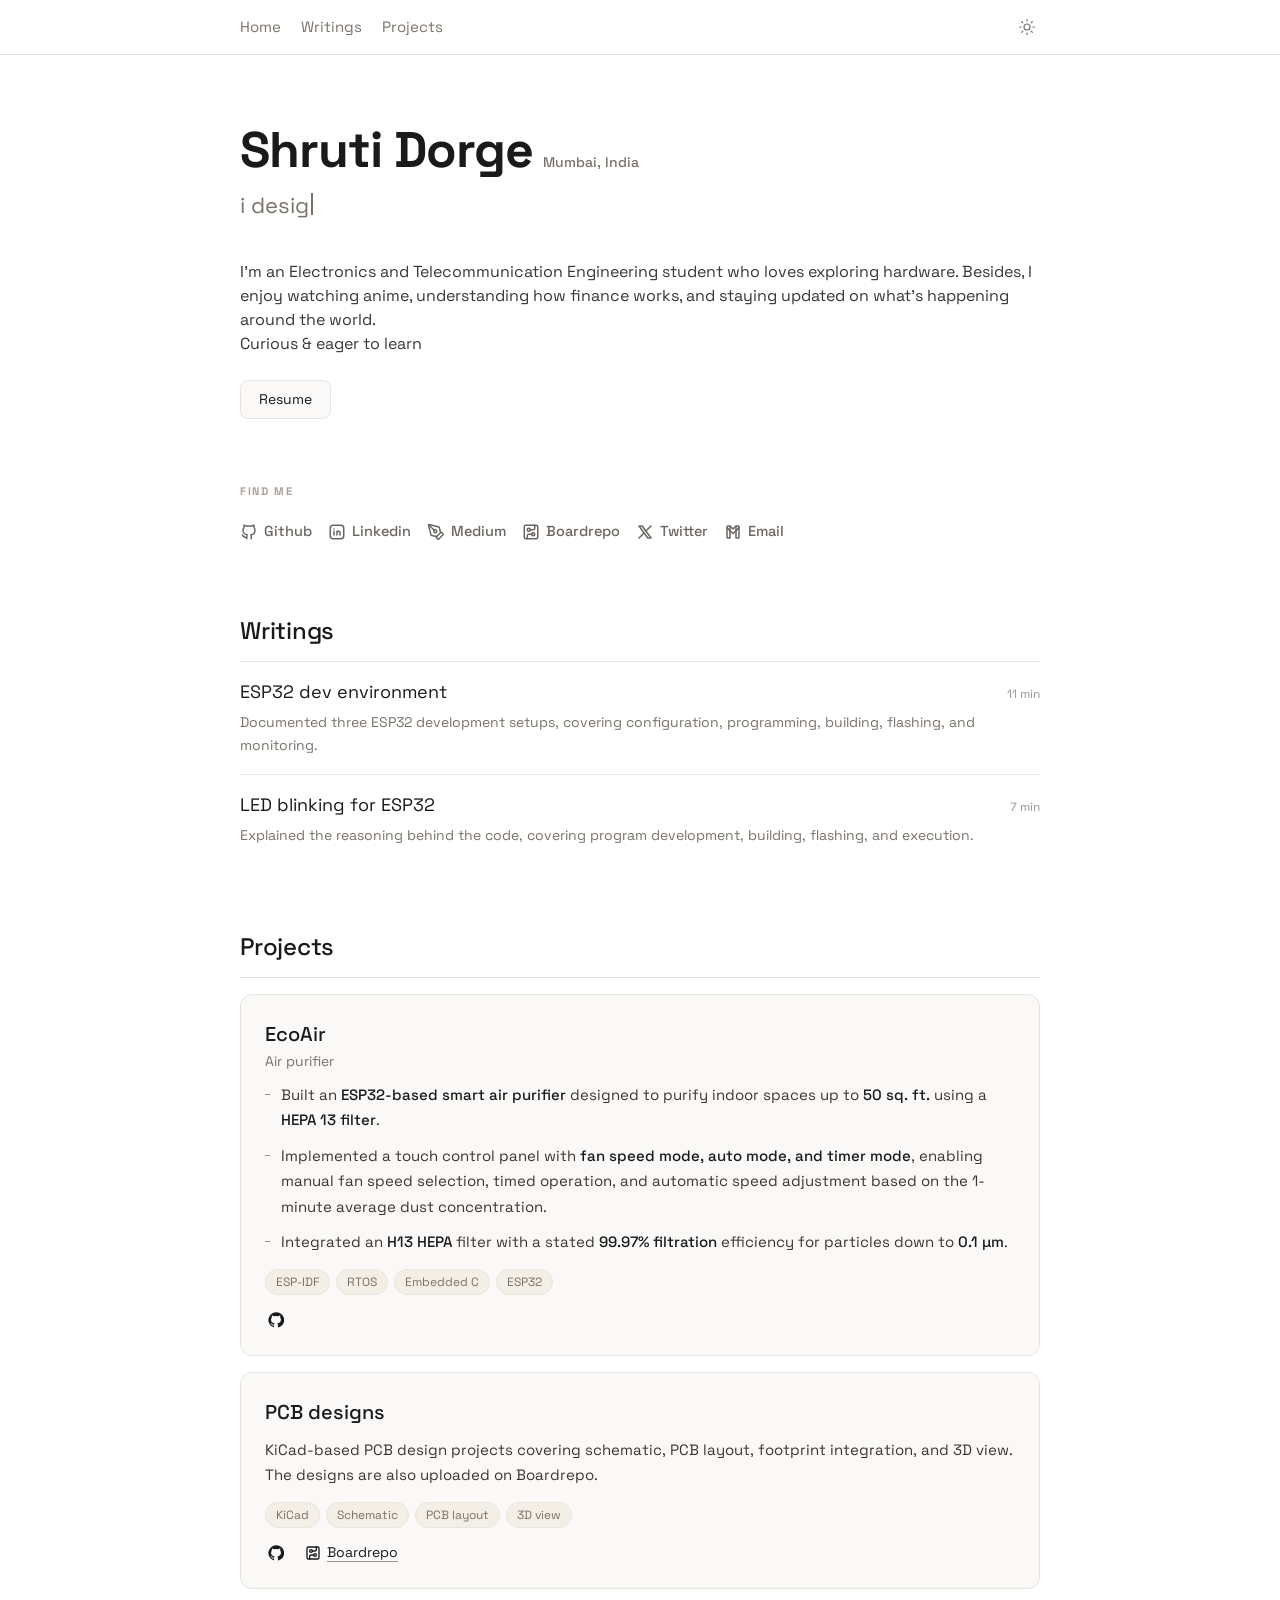
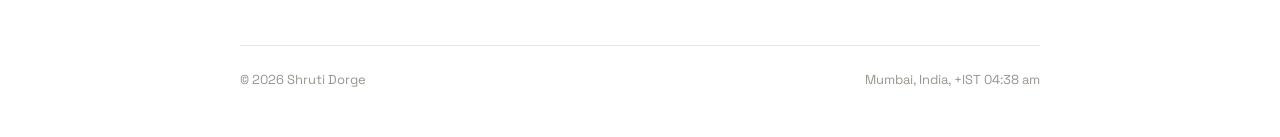
==== commit d92a941c: "added goatcounter statistics" ====
--- a/index.html
+++ b/index.html
@@ -1,5 +1,6 @@
 <!DOCTYPE html>
 <html lang="en">
+
 <head>
   <meta charset="utf-8">
   <meta name="viewport" content="width=device-width, initial-scale=1, viewport-fit=cover">
@@ -9,12 +10,14 @@
   <link rel="preconnect" href="https://fonts.gstatic.com" crossorigin>
   <link href="https://fonts.googleapis.com/css2?family=Space+Grotesk:wght@400;500;700&display=swap" rel="stylesheet">
   <link rel="stylesheet" href="styles.css">
+  <script data-goatcounter="https://shruti-xyz.goatcounter.com/count" async src="//gc.zgo.at/count.js"></script>
 </head>
+
 <body>
   <script>
     try {
       if (localStorage.getItem("theme") === "dark") document.documentElement.classList.add("dark");
-    } catch (e) {}
+    } catch (e) { }
   </script>
 
   <nav>
@@ -25,8 +28,16 @@
         <li><a href="#projects">Projects</a></li>
       </ul>
       <button id="tg" aria-label="Toggle light and dark theme" type="button">
-        <svg class="sun" viewBox="0 0 24 24" fill="none" stroke="currentColor" stroke-width="1.6" stroke-linecap="round" aria-hidden="true"><circle cx="12" cy="12" r="4"/><path d="M12 2v2M12 20v2M4.9 4.9l1.4 1.4M17.7 17.7l1.4 1.4M2 12h2M20 12h2M4.9 19.1l1.4-1.4M17.7 6.3l1.4-1.4"/></svg>
-        <svg class="moon" viewBox="0 0 24 24" fill="none" stroke="currentColor" stroke-width="1.6" stroke-linecap="round" stroke-linejoin="round" aria-hidden="true"><path d="M21 12.8A9 9 0 1 1 11.2 3a7 7 0 0 0 9.8 9.8z"/></svg>
+        <svg class="sun" viewBox="0 0 24 24" fill="none" stroke="currentColor" stroke-width="1.6" stroke-linecap="round"
+          aria-hidden="true">
+          <circle cx="12" cy="12" r="4" />
+          <path
+            d="M12 2v2M12 20v2M4.9 4.9l1.4 1.4M17.7 17.7l1.4 1.4M2 12h2M20 12h2M4.9 19.1l1.4-1.4M17.7 6.3l1.4-1.4" />
+        </svg>
+        <svg class="moon" viewBox="0 0 24 24" fill="none" stroke="currentColor" stroke-width="1.6"
+          stroke-linecap="round" stroke-linejoin="round" aria-hidden="true">
+          <path d="M21 12.8A9 9 0 1 1 11.2 3a7 7 0 0 0 9.8 9.8z" />
+        </svg>
       </button>
     </div>
   </nav>
@@ -34,43 +45,85 @@
   <main id="top">
     <h1 class="name-line"><span>Shruti Dorge</span><span class="name-location">Mumbai, India</span></h1>
     <div class="tag"><span id="ty"></span><span class="cur" aria-hidden="true"></span></div>
-    <p class="intro"><p>
-    I'm an Electronics and Telecommunication Engineering student who loves exploring hardware.
-    Besides, I enjoy watching anime, understanding how finance works, and staying updated on what's happening around the world.
-    <br>
-    Curious &amp; eager to learn
-</p>
-    <a class="btn" href="https://drive.google.com/file/d/1eQISAsPtXJWlzcRd-AoM4VP-XtnRBZSe/view?usp=drive_link" target="_blank" rel="noopener noreferrer">Resume</a>
+    <p class="intro">
+    <p>
+      I'm an Electronics and Telecommunication Engineering student who loves exploring hardware.
+      Besides, I enjoy watching anime, understanding how finance works, and staying updated on what's happening around
+      the world.
+      <br>
+      Curious &amp; eager to learn
+    </p>
+    <a class="btn" href="https://drive.google.com/file/d/1eQISAsPtXJWlzcRd-AoM4VP-XtnRBZSe/view?usp=drive_link"
+      target="_blank" rel="noopener noreferrer">Resume</a>
 
     <h3 class="lab">Find me</h3>
     <div class="find">
       <a href="https://github.com/shruti-dorge18" target="_blank" rel="noopener noreferrer" aria-label="GitHub">
-        <svg viewBox="0 0 24 24" fill="none" stroke="currentColor" stroke-width="2" stroke-linecap="round" stroke-linejoin="round" aria-hidden="true"><path d="M9 19c-4.3 1.4 -4.3 -2.5 -6 -3m12 5v-3.5c0 -1 .1 -1.4 -.5 -2c2.8 -.3 5.5 -1.4 5.5 -6a4.6 4.6 0 0 0 -1.3 -3.2a4.2 4.2 0 0 0 -.1 -3.2s-1.1 -.3 -3.5 1.3a12.3 12.3 0 0 0 -6.2 0c-2.4 -1.6 -3.5 -1.3 -3.5 -1.3a4.2 4.2 0 0 0 -.1 3.2a4.6 4.6 0 0 0 -1.3 3.2c0 4.6 2.7 5.7 5.5 6c-.6 .6 -.6 1.2 -.5 2v3.5"/></svg> Github
+        <svg viewBox="0 0 24 24" fill="none" stroke="currentColor" stroke-width="2" stroke-linecap="round"
+          stroke-linejoin="round" aria-hidden="true">
+          <path
+            d="M9 19c-4.3 1.4 -4.3 -2.5 -6 -3m12 5v-3.5c0 -1 .1 -1.4 -.5 -2c2.8 -.3 5.5 -1.4 5.5 -6a4.6 4.6 0 0 0 -1.3 -3.2a4.2 4.2 0 0 0 -.1 -3.2s-1.1 -.3 -3.5 1.3a12.3 12.3 0 0 0 -6.2 0c-2.4 -1.6 -3.5 -1.3 -3.5 -1.3a4.2 4.2 0 0 0 -.1 3.2a4.6 4.6 0 0 0 -1.3 3.2c0 4.6 2.7 5.7 5.5 6c-.6 .6 -.6 1.2 -.5 2v3.5" />
+        </svg> Github
       </a>
-      <a href="https://www.linkedin.com/in/shruti-dorge-207190315" target="_blank" rel="noopener noreferrer" aria-label="LinkedIn">
-        <svg viewBox="0 0 24 24" fill="none" stroke="currentColor" stroke-width="2" stroke-linecap="round" stroke-linejoin="round" aria-hidden="true"><path d="M8 11v5M8 8v.01M12 16v-5M16 16v-3a2 2 0 1 0 -4 0"/><path d="M3 7a4 4 0 0 1 4 -4h10a4 4 0 0 1 4 4v10a4 4 0 0 1 -4 4h-10a4 4 0 0 1 -4 -4z"/></svg> Linkedin
+      <a href="https://www.linkedin.com/in/shruti-dorge-207190315" target="_blank" rel="noopener noreferrer"
+        aria-label="LinkedIn">
+        <svg viewBox="0 0 24 24" fill="none" stroke="currentColor" stroke-width="2" stroke-linecap="round"
+          stroke-linejoin="round" aria-hidden="true">
+          <path d="M8 11v5M8 8v.01M12 16v-5M16 16v-3a2 2 0 1 0 -4 0" />
+          <path d="M3 7a4 4 0 0 1 4 -4h10a4 4 0 0 1 4 4v10a4 4 0 0 1 -4 4h-10a4 4 0 0 1 -4 -4z" />
+        </svg> Linkedin
       </a>
       <a href="https://medium.com/@shruti-dorge" target="_blank" rel="noopener noreferrer" aria-label="Medium">
-        <svg viewBox="0 0 24 24" fill="none" stroke="currentColor" stroke-width="2" stroke-linecap="round" stroke-linejoin="round" aria-hidden="true"><path d="M15.707 21.293a1 1 0 0 1-1.414 0l-1.586-1.586a1 1 0 0 1 0-1.414l5.586-5.586a1 1 0 0 1 1.414 0l1.586 1.586a1 1 0 0 1 0 1.414z"/><path d="m18 13-1.375-6.874a1 1 0 0 0-.746-.776L3.235 2.028a1 1 0 0 0-1.207 1.207L5.35 15.879a1 1 0 0 0 .776.746L13 18"/><path d="m2.3 2.3 7.286 7.286"/><circle cx="11" cy="11" r="2"/></svg> Medium
+        <svg viewBox="0 0 24 24" fill="none" stroke="currentColor" stroke-width="2" stroke-linecap="round"
+          stroke-linejoin="round" aria-hidden="true">
+          <path
+            d="M15.707 21.293a1 1 0 0 1-1.414 0l-1.586-1.586a1 1 0 0 1 0-1.414l5.586-5.586a1 1 0 0 1 1.414 0l1.586 1.586a1 1 0 0 1 0 1.414z" />
+          <path
+            d="m18 13-1.375-6.874a1 1 0 0 0-.746-.776L3.235 2.028a1 1 0 0 0-1.207 1.207L5.35 15.879a1 1 0 0 0 .776.746L13 18" />
+          <path d="m2.3 2.3 7.286 7.286" />
+          <circle cx="11" cy="11" r="2" />
+        </svg> Medium
       </a>
       <a href="https://boardrepo.com/shruti-dorge18" target="_blank" rel="noopener noreferrer" aria-label="Boardrepo">
-        <svg viewBox="0 0 24 24" fill="none" stroke="currentColor" stroke-width="2" stroke-linecap="round" stroke-linejoin="round" aria-hidden="true"><rect width="18" height="18" x="3" y="3" rx="2"/><path d="M11 9h4a2 2 0 0 0 2-2V3"/><circle cx="9" cy="9" r="2"/><path d="M7 21v-4a2 2 0 0 1 2-2h4"/><circle cx="15" cy="15" r="2"/></svg> Boardrepo
+        <svg viewBox="0 0 24 24" fill="none" stroke="currentColor" stroke-width="2" stroke-linecap="round"
+          stroke-linejoin="round" aria-hidden="true">
+          <rect width="18" height="18" x="3" y="3" rx="2" />
+          <path d="M11 9h4a2 2 0 0 0 2-2V3" />
+          <circle cx="9" cy="9" r="2" />
+          <path d="M7 21v-4a2 2 0 0 1 2-2h4" />
+          <circle cx="15" cy="15" r="2" />
+        </svg> Boardrepo
       </a>
       <a href="https://x.com/shruti_dorge" target="_blank" rel="noopener noreferrer" aria-label="X / Twitter">
-        <svg viewBox="0 0 24 24" fill="none" stroke="currentColor" stroke-width="2" stroke-linecap="round" stroke-linejoin="round" aria-hidden="true"><path d="M4 4l11.733 16h4.267l-11.733 -16z"/><path d="M4 20l6.768 -6.768m2.46 -2.46l6.772 -6.772"/></svg> Twitter
+        <svg viewBox="0 0 24 24" fill="none" stroke="currentColor" stroke-width="2" stroke-linecap="round"
+          stroke-linejoin="round" aria-hidden="true">
+          <path d="M4 4l11.733 16h4.267l-11.733 -16z" />
+          <path d="M4 20l6.768 -6.768m2.46 -2.46l6.772 -6.772" />
+        </svg> Twitter
       </a>
       <a href="mailto:shrutidorge.work@gmail.com" aria-label="Email">
-        <svg viewBox="0 0 24 24" fill="none" stroke="currentColor" stroke-width="2" stroke-linecap="round" stroke-linejoin="round" aria-hidden="true"><path d="M16 20h3a1 1 0 0 0 1 -1v-14a1 1 0 0 0 -1 -1h-3v16z"/><path d="M5 20h3v-16h-3a1 1 0 0 0 -1 1v14a1 1 0 0 0 1 1z"/><path d="M16 4l-4 4l-4 -4"/><path d="M4 6.5l8 7.5l8 -7.5"/></svg> Email
+        <svg viewBox="0 0 24 24" fill="none" stroke="currentColor" stroke-width="2" stroke-linecap="round"
+          stroke-linejoin="round" aria-hidden="true">
+          <path d="M16 20h3a1 1 0 0 0 1 -1v-14a1 1 0 0 0 -1 -1h-3v16z" />
+          <path d="M5 20h3v-16h-3a1 1 0 0 0 -1 1v14a1 1 0 0 0 1 1z" />
+          <path d="M16 4l-4 4l-4 -4" />
+          <path d="M4 6.5l8 7.5l8 -7.5" />
+        </svg> Email
       </a>
     </div>
 
     <section id="writings">
       <h2>Writings</h2>
-      <a class="post" href="https://shruti-dorge.medium.com/getting-started-with-esp32-3-ways-to-set-up-your-dev-environment-2c8e5ce21437?sharedUserId=shruti-dorge" target="_blank" rel="noopener noreferrer">
+      <a class="post"
+        href="https://shruti-dorge.medium.com/getting-started-with-esp32-3-ways-to-set-up-your-dev-environment-2c8e5ce21437?sharedUserId=shruti-dorge"
+        target="_blank" rel="noopener noreferrer">
         <div class="t"><span>ESP32 dev environment</span><span class="rt">11 min</span></div>
-        <p>Documented three ESP32 development setups, covering configuration, programming, building, flashing, and monitoring.</p>
+        <p>Documented three ESP32 development setups, covering configuration, programming, building, flashing, and
+          monitoring.</p>
       </a>
-      <a class="post" href="https://shruti-dorge.medium.com/led-blinking-using-any-mcu-board-esp32-edition-227f47684249?sharedUserId=shruti-dorge" target="_blank" rel="noopener noreferrer">
+      <a class="post"
+        href="https://shruti-dorge.medium.com/led-blinking-using-any-mcu-board-esp32-edition-227f47684249?sharedUserId=shruti-dorge"
+        target="_blank" rel="noopener noreferrer">
         <div class="t"><span>LED blinking for ESP32</span><span class="rt">7 min</span></div>
         <p>Explained the reasoning behind the code, covering program development, building, flashing, and execution.</p>
       </a>
@@ -82,14 +135,22 @@
         <h3>EcoAir</h3>
         <div class="sub">Air purifier</div>
         <ul>
-          <li>Built an <b>ESP32-based smart air purifier</b> designed to purify indoor spaces up to <b>50 sq. ft.</b> using a <b>HEPA 13 filter</b>.</li>
-          <li>Implemented a touch control panel with <b>fan speed mode, auto mode, and timer mode</b>, enabling manual fan speed selection, timed operation, and automatic speed adjustment based on the 1-minute average dust concentration.</li>
-          <li>Integrated an <b>H13 HEPA</b> filter with a stated <b>99.97% filtration</b> efficiency for particles down to <b>0.1 µm</b>.</li>
+          <li>Built an <b>ESP32-based smart air purifier</b> designed to purify indoor spaces up to <b>50 sq. ft.</b>
+            using a <b>HEPA 13 filter</b>.</li>
+          <li>Implemented a touch control panel with <b>fan speed mode, auto mode, and timer mode</b>, enabling manual
+            fan speed selection, timed operation, and automatic speed adjustment based on the 1-minute average dust
+            concentration.</li>
+          <li>Integrated an <b>H13 HEPA</b> filter with a stated <b>99.97% filtration</b> efficiency for particles down
+            to <b>0.1 µm</b>.</li>
         </ul>
         <div class="chips"><span>ESP-IDF</span><span>RTOS</span><span>Embedded C</span><span>ESP32</span></div>
         <div class="links">
-          <a class="lnk icon-only" href="https://github.com/shruti-dorge18/EcoAir_button" target="_blank" rel="noopener noreferrer" aria-label="EcoAir GitHub repository" title="GitHub repository">
-            <svg viewBox="0 0 24 24" fill="currentColor" aria-hidden="true"><path d="M12 .5A11.5 11.5 0 0 0 8.4 22.9c.6.1.8-.2.8-.6v-2c-3.2.7-3.9-1.4-3.9-1.4-.5-1.3-1.3-1.7-1.3-1.7-1-.7.1-.7.1-.7 1.2.1 1.8 1.2 1.8 1.2 1 1.8 2.7 1.3 3.3 1 .1-.7.4-1.3.7-1.6-2.6-.3-5.3-1.3-5.3-5.7 0-1.3.5-2.3 1.2-3.1-.1-.3-.5-1.5.1-3.1 0 0 1-.3 3.2 1.2a11 11 0 0 1 5.8 0c2.2-1.5 3.2-1.2 3.2-1.2.6 1.6.2 2.8.1 3.1.8.8 1.2 1.8 1.2 3.1 0 4.4-2.7 5.4-5.3 5.7.4.4.8 1.1.8 2.2v3.2c0 .3.2.7.8.6A11.5 11.5 0 0 0 12 .5z"/></svg>
+          <a class="lnk icon-only" href="https://github.com/shruti-dorge18/EcoAir_button" target="_blank"
+            rel="noopener noreferrer" aria-label="EcoAir GitHub repository" title="GitHub repository">
+            <svg viewBox="0 0 24 24" fill="currentColor" aria-hidden="true">
+              <path
+                d="M12 .5A11.5 11.5 0 0 0 8.4 22.9c.6.1.8-.2.8-.6v-2c-3.2.7-3.9-1.4-3.9-1.4-.5-1.3-1.3-1.7-1.3-1.7-1-.7.1-.7.1-.7 1.2.1 1.8 1.2 1.8 1.2 1 1.8 2.7 1.3 3.3 1 .1-.7.4-1.3.7-1.6-2.6-.3-5.3-1.3-5.3-5.7 0-1.3.5-2.3 1.2-3.1-.1-.3-.5-1.5.1-3.1 0 0 1-.3 3.2 1.2a11 11 0 0 1 5.8 0c2.2-1.5 3.2-1.2 3.2-1.2.6 1.6.2 2.8.1 3.1.8.8 1.2 1.8 1.2 3.1 0 4.4-2.7 5.4-5.3 5.7.4.4.8 1.1.8 2.2v3.2c0 .3.2.7.8.6A11.5 11.5 0 0 0 12 .5z" />
+            </svg>
             <span class="sr-only">Repo</span>
           </a>
         </div>
@@ -97,15 +158,27 @@
 
       <article class="proj">
         <h3>PCB designs</h3>
-        <p>KiCad-based PCB design projects covering schematic, PCB layout, footprint integration, and 3D view. The designs are also uploaded on Boardrepo.</p>
+        <p>KiCad-based PCB design projects covering schematic, PCB layout, footprint integration, and 3D view. The
+          designs are also uploaded on Boardrepo.</p>
         <div class="chips"><span>KiCad</span><span>Schematic</span><span>PCB layout</span><span>3D view</span></div>
         <div class="links">
-          <a class="lnk icon-only" href="https://github.com/shruti-dorge18/KiCad" target="_blank" rel="noopener noreferrer" aria-label="KiCad GitHub repository" title="GitHub repository">
-            <svg viewBox="0 0 24 24" fill="currentColor" aria-hidden="true"><path d="M12 .5A11.5 11.5 0 0 0 8.4 22.9c.6.1.8-.2.8-.6v-2c-3.2.7-3.9-1.4-3.9-1.4-.5-1.3-1.3-1.7-1.3-1.7-1-.7.1-.7.1-.7 1.2.1 1.8 1.2 1.8 1.2 1 1.8 2.7 1.3 3.3 1 .1-.7.4-1.3.7-1.6-2.6-.3-5.3-1.3-5.3-5.7 0-1.3.5-2.3 1.2-3.1-.1-.3-.5-1.5.1-3.1 0 0 1-.3 3.2 1.2a11 11 0 0 1 5.8 0c2.2-1.5 3.2-1.2 3.2-1.2.6 1.6.2 2.8.1 3.1.8.8 1.2 1.8 1.2 3.1 0 4.4-2.7 5.4-5.3 5.7.4.4.8 1.1.8 2.2v3.2c0 .3.2.7.8.6A11.5 11.5 0 0 0 12 .5z"/></svg>
+          <a class="lnk icon-only" href="https://github.com/shruti-dorge18/KiCad" target="_blank"
+            rel="noopener noreferrer" aria-label="KiCad GitHub repository" title="GitHub repository">
+            <svg viewBox="0 0 24 24" fill="currentColor" aria-hidden="true">
+              <path
+                d="M12 .5A11.5 11.5 0 0 0 8.4 22.9c.6.1.8-.2.8-.6v-2c-3.2.7-3.9-1.4-3.9-1.4-.5-1.3-1.3-1.7-1.3-1.7-1-.7.1-.7.1-.7 1.2.1 1.8 1.2 1.8 1.2 1 1.8 2.7 1.3 3.3 1 .1-.7.4-1.3.7-1.6-2.6-.3-5.3-1.3-5.3-5.7 0-1.3.5-2.3 1.2-3.1-.1-.3-.5-1.5.1-3.1 0 0 1-.3 3.2 1.2a11 11 0 0 1 5.8 0c2.2-1.5 3.2-1.2 3.2-1.2.6 1.6.2 2.8.1 3.1.8.8 1.2 1.8 1.2 3.1 0 4.4-2.7 5.4-5.3 5.7.4.4.8 1.1.8 2.2v3.2c0 .3.2.7.8.6A11.5 11.5 0 0 0 12 .5z" />
+            </svg>
             <span class="sr-only">Repo</span>
           </a>
           <a class="lnk" href="https://boardrepo.com/shruti-dorge18" target="_blank" rel="noopener noreferrer">
-            <svg viewBox="0 0 24 24" fill="none" stroke="currentColor" stroke-width="2" stroke-linecap="round" stroke-linejoin="round" aria-hidden="true"><rect width="18" height="18" x="3" y="3" rx="2"/><path d="M11 9h4a2 2 0 0 0 2-2V3"/><circle cx="9" cy="9" r="2"/><path d="M7 21v-4a2 2 0 0 1 2-2h4"/><circle cx="15" cy="15" r="2"/></svg> Boardrepo
+            <svg viewBox="0 0 24 24" fill="none" stroke="currentColor" stroke-width="2" stroke-linecap="round"
+              stroke-linejoin="round" aria-hidden="true">
+              <rect width="18" height="18" x="3" y="3" rx="2" />
+              <path d="M11 9h4a2 2 0 0 0 2-2V3" />
+              <circle cx="9" cy="9" r="2" />
+              <path d="M7 21v-4a2 2 0 0 1 2-2h4" />
+              <circle cx="15" cy="15" r="2" />
+            </svg> Boardrepo
           </a>
         </div>
       </article>
@@ -115,4 +188,5 @@
   <footer><span>© <span id="year">2026</span> Shruti Dorge</span><span id="loc">Mumbai, India</span></footer>
   <script src="script.js"></script>
 </body>
-</html>
+
+</html>
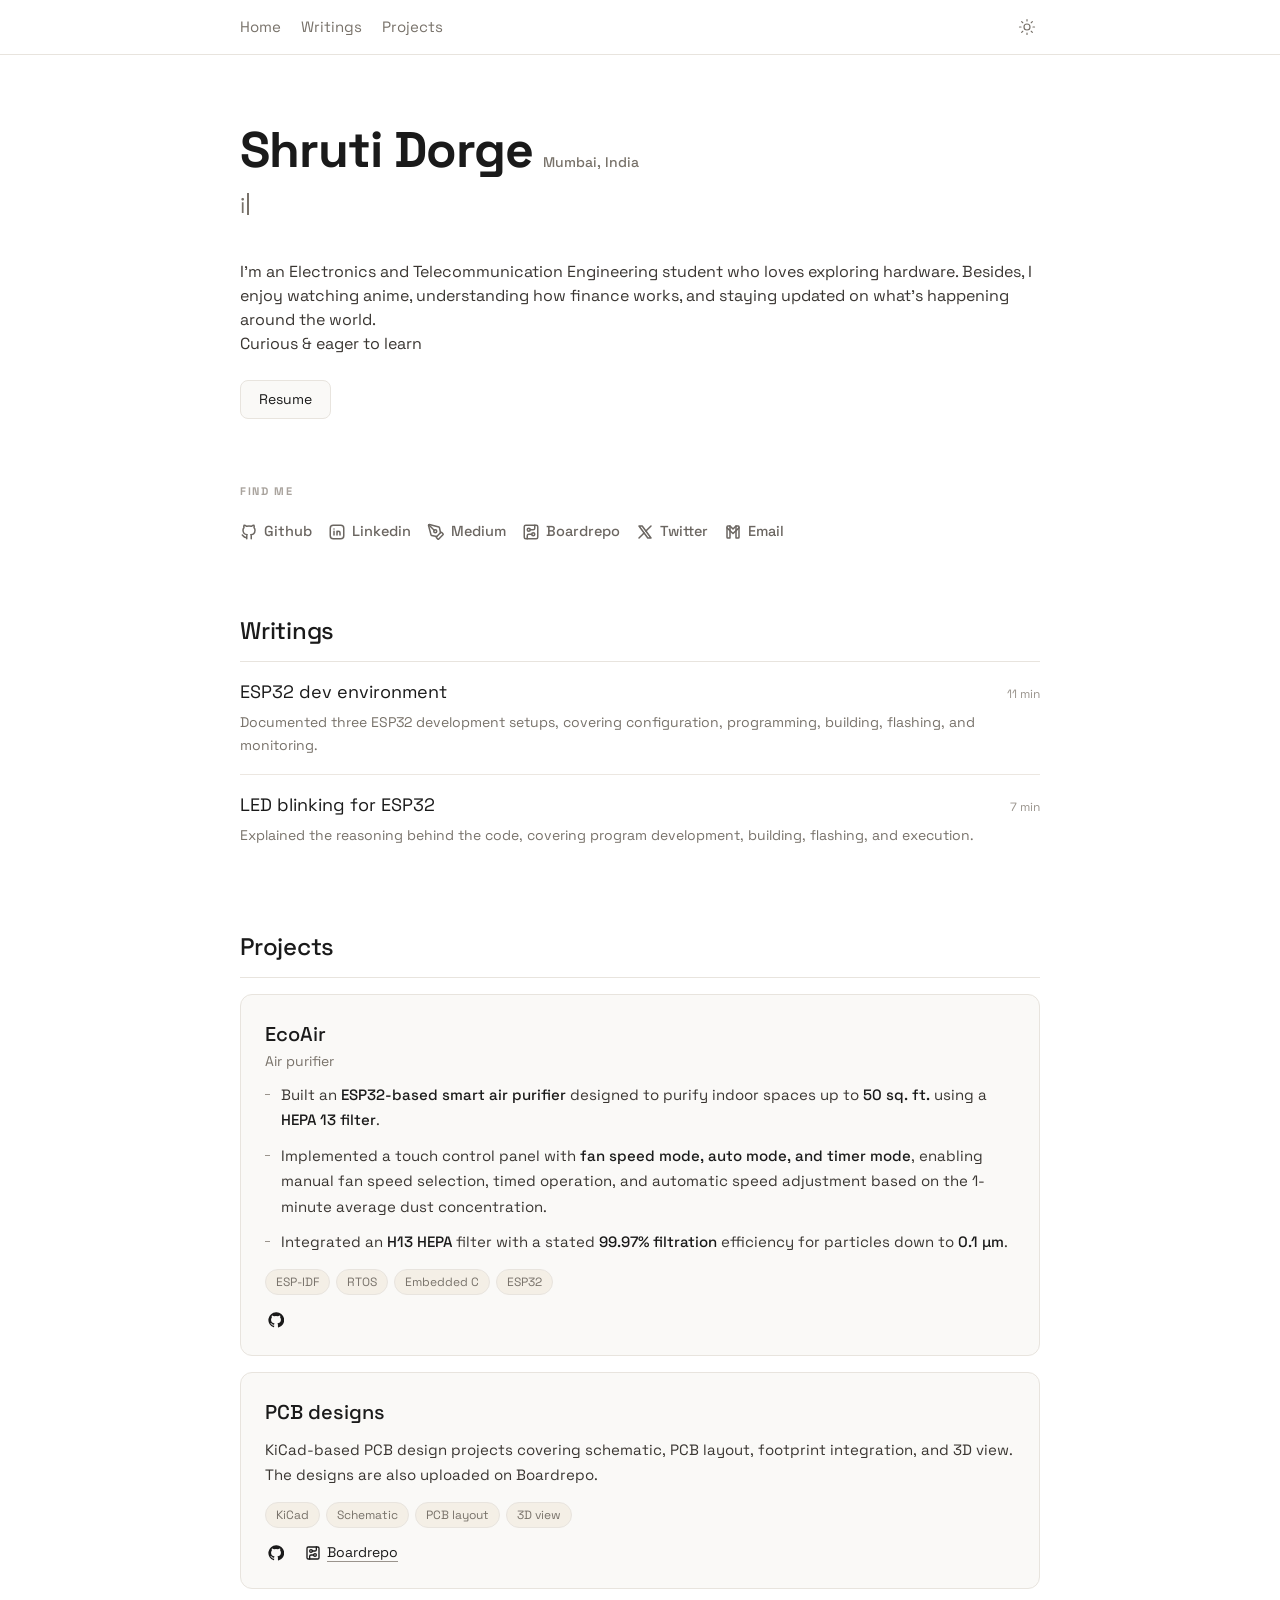
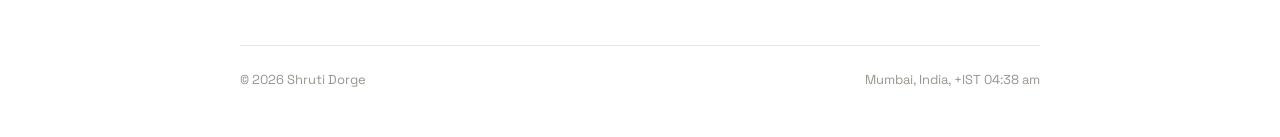
==== commit 93a2dbc4: "updated portfolio resume with hidden clg details" ====
--- a/index.html
+++ b/index.html
@@ -53,7 +53,7 @@
       <br>
       Curious &amp; eager to learn
     </p>
-    <a class="btn" href="https://drive.google.com/file/d/1eQISAsPtXJWlzcRd-AoM4VP-XtnRBZSe/view?usp=drive_link"
+    <a class="btn" href="https://drive.google.com/file/d/1EMbP01Xu0_6nss_djD3X6u9WCkury4ex/view?usp=sharing"
       target="_blank" rel="noopener noreferrer">Resume</a>
 
     <h3 class="lab">Find me</h3>
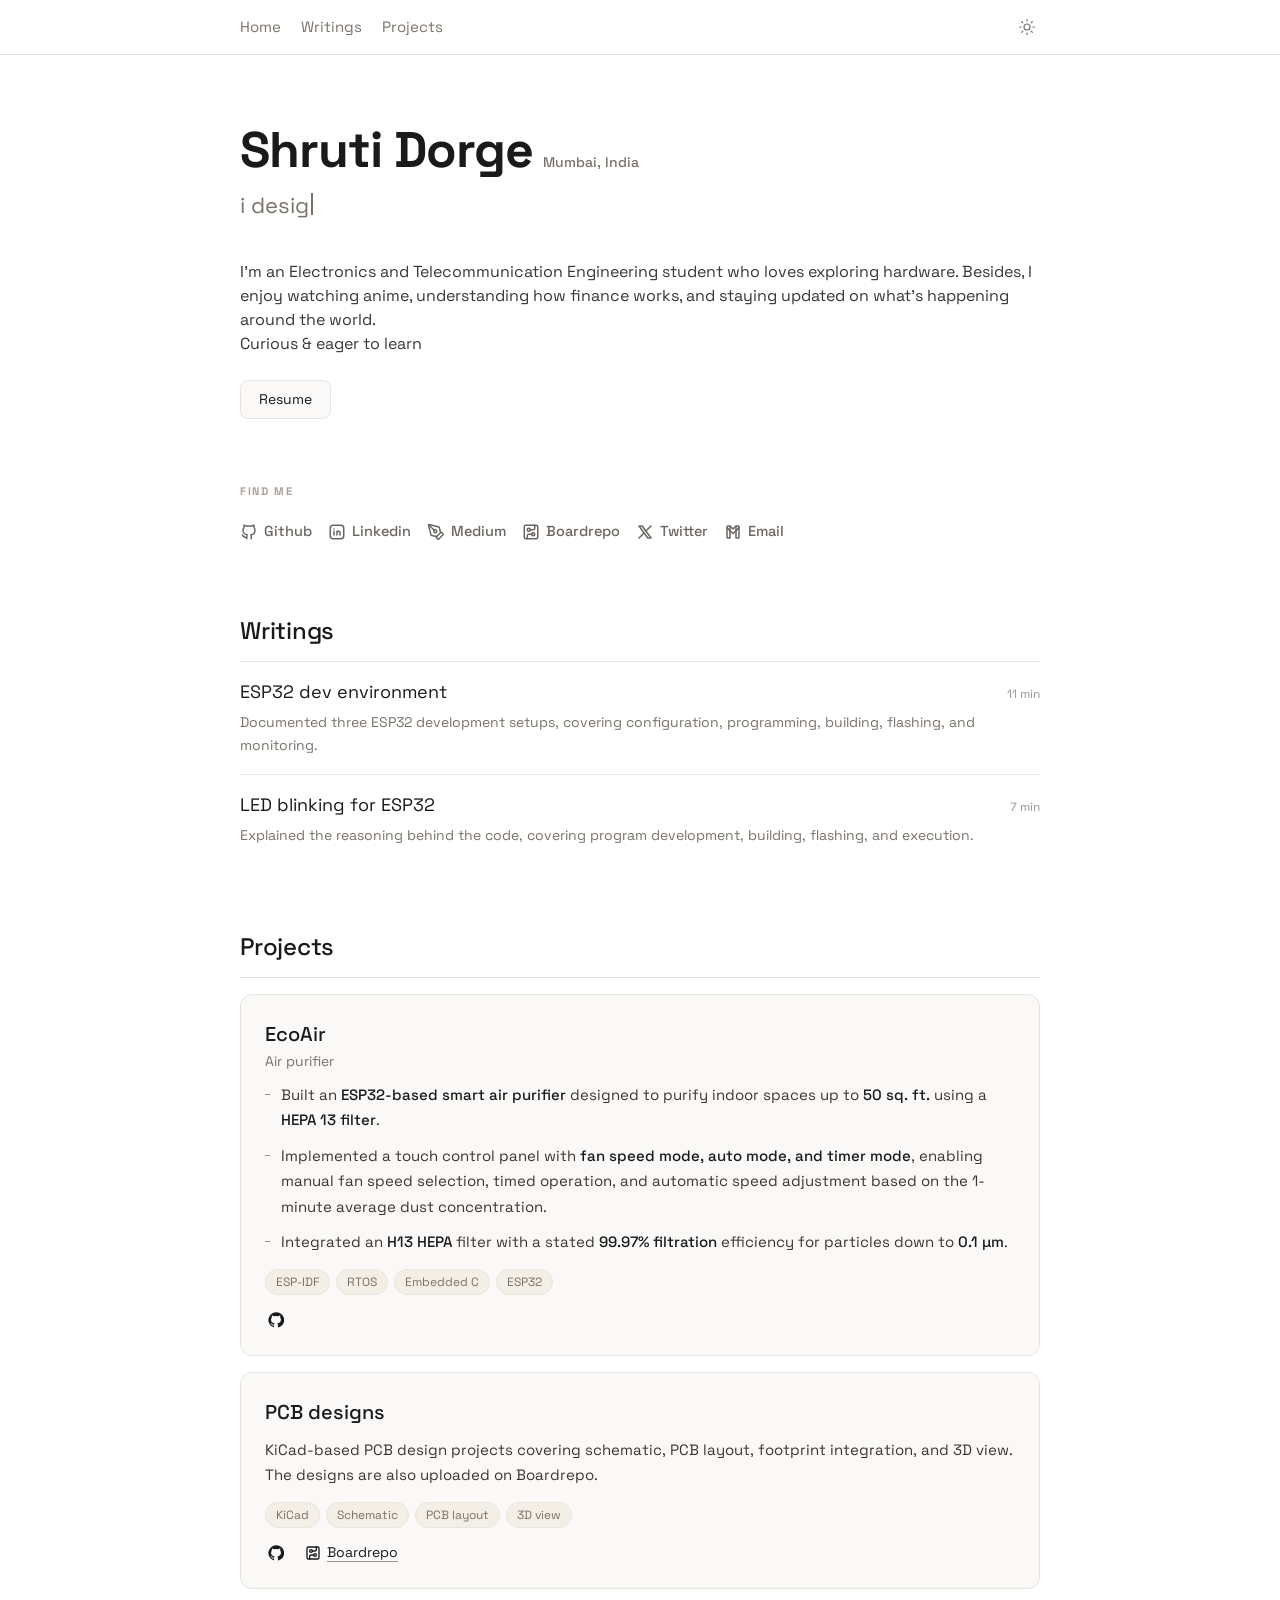
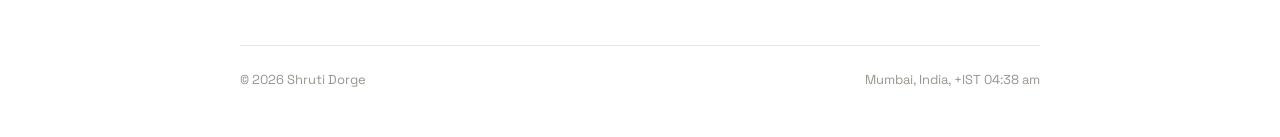
==== commit de76321c: "added portfolio link in resume" ====
--- a/index.html
+++ b/index.html
@@ -53,7 +53,7 @@
       <br>
       Curious &amp; eager to learn
     </p>
-    <a class="btn" href="https://drive.google.com/file/d/1EMbP01Xu0_6nss_djD3X6u9WCkury4ex/view?usp=sharing"
+    <a class="btn" href= "https://drive.google.com/file/d/1aaKGcbJgljBDe8UrV6oyWT_81273IuxN/view?usp=sharing"
       target="_blank" rel="noopener noreferrer">Resume</a>
 
     <h3 class="lab">Find me</h3>
